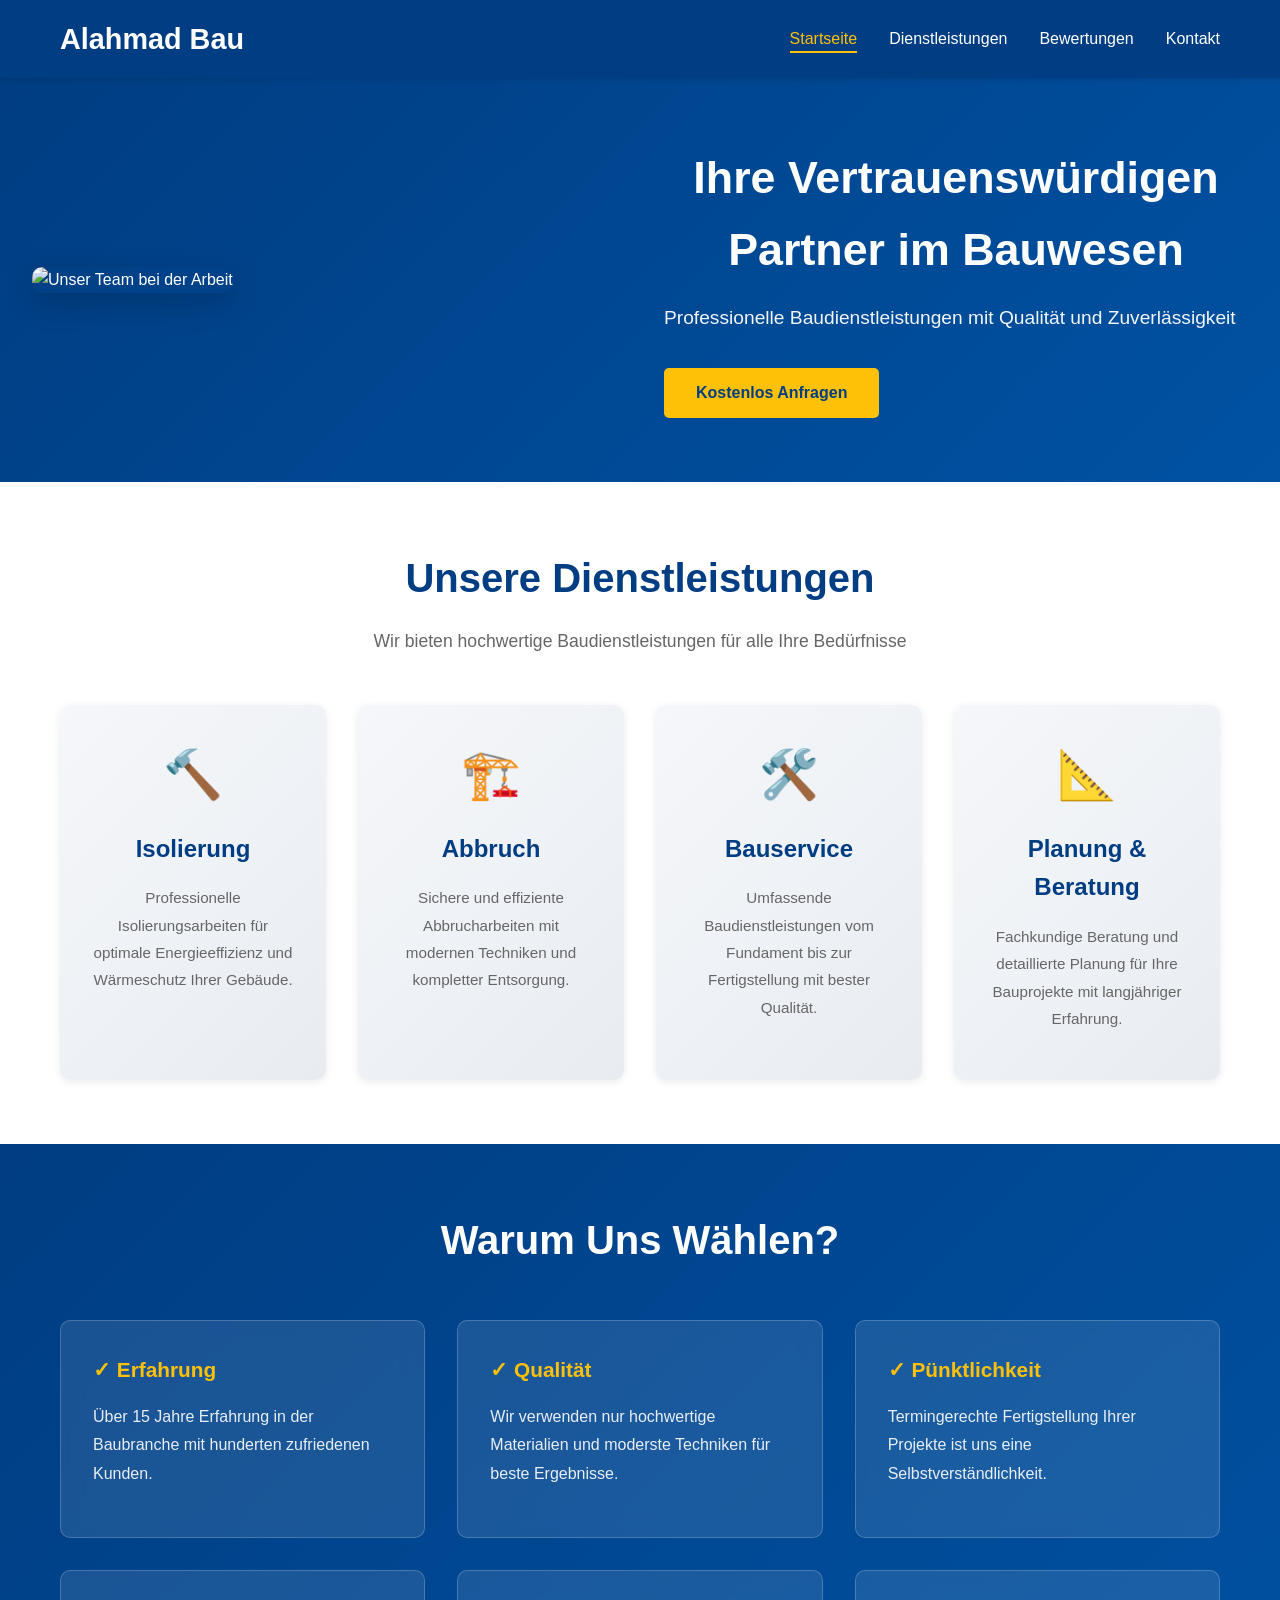
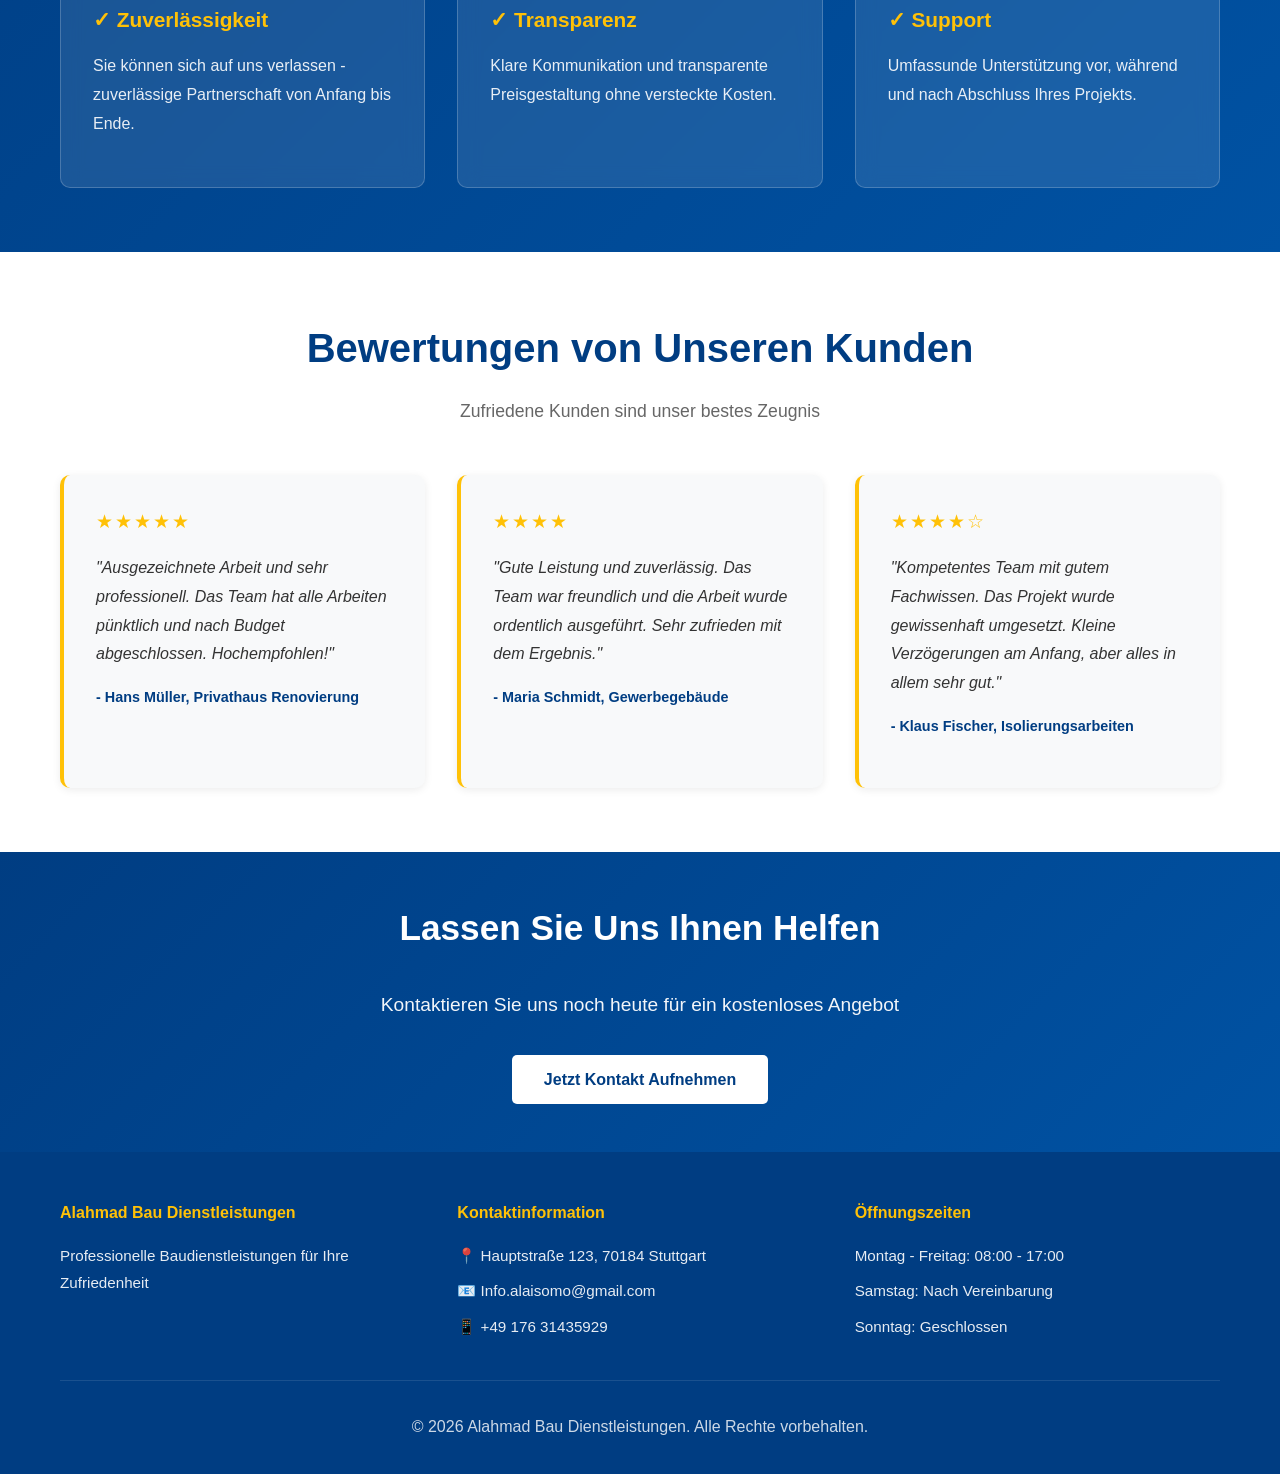
==== index.html @ 7406c490 "init project" ====
<!DOCTYPE html>
<html lang="de">
<head>
    <meta charset="UTF-8">
    <meta name="viewport" content="width=device-width, initial-scale=1.0">
    <title>Alahmad Bau Dienstleistungen - Professionelle Baudienstleistungen</title>
    <link rel="stylesheet" href="styles.css">
</head>
<body>
    <!-- Navigation -->
    <nav class="navbar">
        <div class="container">
            <div class="nav-brand">
                <h1>Alahmad Bau</h1>
            </div>
            <ul class="nav-menu">
                <li><a href="index.html" class="active">Startseite</a></li>
                <li><a href="#services">Dienstleistungen</a></li>
                <li><a href="#reviews">Bewertungen</a></li>
                <li><a href="kontakt.html">Kontakt</a></li>
            </ul>
        </div>
    </nav>

    <!-- Hero Section -->
    <section class="hero">
        <div class="hero-image">
            <img src="./hero.png" alt="Unser Team bei der Arbeit" loading="lazy">
        </div>
        <div class="hero-content">
            <h2>Ihre Vertrauenswürdigen Partner im Bauwesen</h2>
            <p>Professionelle Baudienstleistungen mit Qualität und Zuverlässigkeit</p>
            <a href="kontakt.html" class="btn btn-primary">Kostenlos Anfragen</a>
        </div>
    </section>

    <!-- Services Section -->
    <section id="services" class="services">
        <div class="container">
            <h2>Unsere Dienstleistungen</h2>
            <p class="section-subtitle">Wir bieten hochwertige Baudienstleistungen für alle Ihre Bedürfnisse</p>
            
            <div class="services-grid">
                <div class="service-card">
                    <div class="service-icon">🔨</div>
                    <h3>Isolierung</h3>
                    <p>Professionelle Isolierungsarbeiten für optimale Energieeffizienz und Wärmeschutz Ihrer Gebäude.</p>
                </div>

                <div class="service-card">
                    <div class="service-icon">🏗️</div>
                    <h3>Abbruch</h3>
                    <p>Sichere und effiziente Abbrucharbeiten mit modernen Techniken und kompletter Entsorgung.</p>
                </div>

                <div class="service-card">
                    <div class="service-icon">🛠️</div>
                    <h3>Bauservice</h3>
                    <p>Umfassende Baudienstleistungen vom Fundament bis zur Fertigstellung mit bester Qualität.</p>
                </div>

                <div class="service-card">
                    <div class="service-icon">📐</div>
                    <h3>Planung & Beratung</h3>
                    <p>Fachkundige Beratung und detaillierte Planung für Ihre Bauprojekte mit langjähriger Erfahrung.</p>
                </div>
            </div>
        </div>
    </section>

    <!-- Why Choose Us Section -->
    <section class="why-choose-us">
        <div class="container">
            <h2>Warum Uns Wählen?</h2>
            <div class="features-grid">
                <div class="feature">
                    <h3>✓ Erfahrung</h3>
                    <p>Über 15 Jahre Erfahrung in der Baubranche mit hunderten zufriedenen Kunden.</p>
                </div>
                <div class="feature">
                    <h3>✓ Qualität</h3>
                    <p>Wir verwenden nur hochwertige Materialien und moderste Techniken für beste Ergebnisse.</p>
                </div>
                <div class="feature">
                    <h3>✓ Pünktlichkeit</h3>
                    <p>Termingerechte Fertigstellung Ihrer Projekte ist uns eine Selbstverständlichkeit.</p>
                </div>
                <div class="feature">
                    <h3>✓ Zuverlässigkeit</h3>
                    <p>Sie können sich auf uns verlassen - zuverlässige Partnerschaft von Anfang bis Ende.</p>
                </div>
                <div class="feature">
                    <h3>✓ Transparenz</h3>
                    <p>Klare Kommunikation und transparente Preisgestaltung ohne versteckte Kosten.</p>
                </div>
                <div class="feature">
                    <h3>✓ Support</h3>
                    <p>Umfassunde Unterstützung vor, während und nach Abschluss Ihres Projekts.</p>
                </div>
            </div>
        </div>
    </section>

    <!-- Reviews Section -->
    <section id="reviews" class="reviews">
        <div class="container">
            <h2>Bewertungen von Unseren Kunden</h2>
            <p class="section-subtitle">Zufriedene Kunden sind unser bestes Zeugnis</p>
            
            <div class="reviews-grid">
                <div class="review-card">
                    <div class="stars">★★★★★</div>
                    <p class="review-text">"Ausgezeichnete Arbeit und sehr professionell. Das Team hat alle Arbeiten pünktlich und nach Budget abgeschlossen. Hochempfohlen!"</p>
                    <p class="review-author">- Hans Müller, Privathaus Renovierung</p>
                </div>

                <div class="review-card">
                    <div class="stars">★★★★</div>
                    <p class="review-text">"Gute Leistung und zuverlässig. Das Team war freundlich und die Arbeit wurde ordentlich ausgeführt. Sehr zufrieden mit dem Ergebnis."</p>
                    <p class="review-author">- Maria Schmidt, Gewerbegebäude</p>
                </div>

                <div class="review-card">
                    <div class="stars">★★★★☆</div>
                    <p class="review-text">"Kompetentes Team mit gutem Fachwissen. Das Projekt wurde gewissenhaft umgesetzt. Kleine Verzögerungen am Anfang, aber alles in allem sehr gut."</p>
                    <p class="review-author">- Klaus Fischer, Isolierungsarbeiten</p>
                </div>
            </div>
        </div>
    </section>

    <!-- CTA Section -->
    <section class="cta">
        <div class="container">
            <h2>Lassen Sie Uns Ihnen Helfen</h2>
            <p>Kontaktieren Sie uns noch heute für ein kostenloses Angebot</p>
            <a href="kontakt.html" class="btn btn-light">Jetzt Kontakt Aufnehmen</a>
        </div>
    </section>

    <!-- Footer -->
    <footer class="footer">
        <div class="container">
            <div class="footer-content">
                <div class="footer-section">
                    <h4>Alahmad Bau Dienstleistungen</h4>
                    <p>Professionelle Baudienstleistungen für Ihre Zufriedenheit</p>
                </div>
                <div class="footer-section">
                    <h4>Kontaktinformation</h4>
                    <p>📍 Hauptstraße 123, 70184 Stuttgart</p>
                    <p>📧 Info.alaisomo@gmail.com</p>
                    <p>📱 +49 176 31435929</p>
                </div>
                <div class="footer-section">
                    <h4>Öffnungszeiten</h4>
                    <p>Montag - Freitag: 08:00 - 17:00</p>
                    <p>Samstag: Nach Vereinbarung</p>
                    <p>Sonntag: Geschlossen</p>
                </div>
            </div>
            <div class="footer-bottom">
                <p>&copy; 2026 Alahmad Bau Dienstleistungen. Alle Rechte vorbehalten.</p>
            </div>
        </div>
    </footer>

    <script src="script.js"></script>
</body>
</html>
---- styles.css ----
/* ==================== Global Styles ==================== */

* {
    margin: 0;
    padding: 0;
    box-sizing: border-box;
}

html {
    scroll-behavior: smooth;
}

body {
    font-family: 'Segoe UI', Tahoma, Geneva, Verdana, sans-serif;
    line-height: 1.6;
    color: #333;
    background-color: #f8f9fa;
}

.container {
    max-width: 1200px;
    margin: 0 auto;
    padding: 0 20px;
}

/* ==================== Typography ==================== */

h1, h2, h3, h4, h5, h6 {
    margin-bottom: 1rem;
    color: #003d82;
    font-weight: 600;
}

h2 {
    font-size: 2.5rem;
    margin-bottom: 2rem;
    text-align: center;
}

h3 {
    font-size: 1.5rem;
}

p {
    margin-bottom: 1rem;
    font-size: 1rem;
    line-height: 1.8;
}

.section-subtitle {
    text-align: center;
    color: #666;
    font-size: 1.1rem;
    margin-top: -1rem;
    margin-bottom: 3rem;
}

/* ==================== Navigation ==================== */

.navbar {
    background-color: #003d82;
    color: white;
    padding: 1rem 0;
    position: sticky;
    top: 0;
    z-index: 1000;
    box-shadow: 0 2px 5px rgba(0, 0, 0, 0.1);
}

.navbar .container {
    display: flex;
    justify-content: space-between;
    align-items: center;
}

.nav-brand h1 {
    font-size: 1.8rem;
    color: white;
    margin: 0;
}

.nav-menu {
    display: flex;
    list-style: none;
    gap: 2rem;
}

.nav-menu a {
    color: white;
    text-decoration: none;
    transition: color 0.3s ease;
    font-weight: 500;
}

.nav-menu a:hover,
.nav-menu a.active {
    color: #ffc107;
    border-bottom: 2px solid #ffc107;
    padding-bottom: 0.25rem;
}

/* ==================== Buttons ==================== */

.btn {
    display: inline-block;
    padding: 0.75rem 2rem;
    border-radius: 5px;
    text-decoration: none;
    font-weight: 600;
    transition: all 0.3s ease;
    border: none;
    cursor: pointer;
    font-size: 1rem;
}

.btn-primary {
    background-color: #ffc107;
    color: #003d82;
}

.btn-primary:hover {
    background-color: #e6b000;
    transform: translateY(-2px);
    box-shadow: 0 5px 15px rgba(255, 193, 7, 0.3);
}

.btn-light {
    background-color: white;
    color: #003d82;
}

.btn-light:hover {
    background-color: #f0f0f0;
    transform: translateY(-2px);
}

/* ==================== Hero Section ==================== */

.hero {
    display: flex;
    align-items: center;
    justify-content: space-between;
    background: linear-gradient(135deg, #003d82 0%, #0052a3 100%);
    color: white;
    padding: 4rem 2rem;
    gap: 3rem;
}

.hero-image {
    flex: 1;
    animation: slideInLeft 0.8s ease;
    position: relative;
}

.hero-content {
    flex: 1;
    animation: slideInRight 0.8s ease;
}

.hero-content h2 {
    font-size: 2.8rem;
    color: white;
    margin-bottom: 1rem;
}

.hero-content p {
    font-size: 1.2rem;
    color: rgba(255, 255, 255, 0.95);
    margin-bottom: 2rem;
}

.hero-image img {
    width: 100%;
    border-radius: 10px;
    box-shadow: 0 10px 30px rgba(0, 0, 0, 0.2);
}

@keyframes slideInLeft {
    from {
        opacity: 0;
        transform: translateX(-50px);
    }
    to {
        opacity: 1;
        transform: translateX(0);
    }
}

@keyframes slideInRight {
    from {
        opacity: 0;
        transform: translateX(50px);
    }
    to {
        opacity: 1;
        transform: translateX(0);
    }
}

/* ==================== Services Section ==================== */

.services {
    padding: 4rem 0;
    background-color: white;
}

.services-grid {
    display: grid;
    grid-template-columns: repeat(auto-fit, minmax(250px, 1fr));
    gap: 2rem;
    margin-top: 3rem;
}

.service-card {
    background: linear-gradient(135deg, #f5f7fa 0%, #e8ecf1 100%);
    padding: 2rem;
    border-radius: 10px;
    text-align: center;
    transition: all 0.3s ease;
    box-shadow: 0 2px 8px rgba(0, 0, 0, 0.08);
}

.service-card:hover {
    transform: translateY(-10px);
    box-shadow: 0 10px 25px rgba(0, 61, 130, 0.15);
    background: linear-gradient(135deg, #ffc107 0%, #ffb300 100%);
}

.service-icon {
    font-size: 3rem;
    margin-bottom: 1rem;
}

.service-card h3 {
    margin-bottom: 1rem;
}

.service-card p {
    color: #666;
    font-size: 0.95rem;
}

.service-card:hover h3 {
    color: white;
}

.service-card:hover p {
    color: white;
}

/* ==================== Why Choose Us Section ==================== */

.why-choose-us {
    padding: 4rem 0;
    background: linear-gradient(135deg, #003d82 0%, #0052a3 100%);
    color: white;
}

.why-choose-us h2 {
    color: white;
    margin-bottom: 3rem;
}

.features-grid {
    display: grid;
    grid-template-columns: repeat(auto-fit, minmax(280px, 1fr));
    gap: 2rem;
}

.feature {
    background: rgba(255, 255, 255, 0.1);
    padding: 2rem;
    border-radius: 10px;
    backdrop-filter: blur(10px);
    border: 1px solid rgba(255, 255, 255, 0.2);
    transition: all 0.3s ease;
}

.feature:hover {
    background: rgba(255, 193, 7, 0.15);
    border-color: #ffc107;
    transform: translateY(-5px);
}

.feature h3 {
    color: #ffc107;
    margin-bottom: 1rem;
    font-size: 1.3rem;
}

.feature p {
    color: rgba(255, 255, 255, 0.9);
}

/* ==================== Reviews Section ==================== */

.reviews {
    padding: 4rem 0;
    background-color: white;
}

.reviews-grid {
    display: grid;
    grid-template-columns: repeat(auto-fit, minmax(280px, 1fr));
    gap: 2rem;
    margin-top: 3rem;
}

.review-card {
    background: #f8f9fa;
    padding: 2rem;
    border-radius: 10px;
    border-left: 4px solid #ffc107;
    box-shadow: 0 2px 8px rgba(0, 0, 0, 0.08);
    transition: all 0.3s ease;
}

.review-card:hover {
    box-shadow: 0 8px 20px rgba(0, 0, 0, 0.12);
    transform: translateY(-5px);
}

.stars {
    color: #ffc107;
    font-size: 1.2rem;
    margin-bottom: 1rem;
    letter-spacing: 2px;
}

.review-text {
    color: #333;
    font-style: italic;
    margin-bottom: 1rem;
    line-height: 1.8;
}

.review-author {
    color: #003d82;
    font-weight: 600;
    font-size: 0.9rem;
}

/* ==================== CTA Section ==================== */

.cta {
    background: linear-gradient(135deg, #003d82 0%, #0052a3 100%);
    color: white;
    padding: 3rem 0;
    text-align: center;
}

.cta h2 {
    color: white;
    font-size: 2.2rem;
}

.cta p {
    font-size: 1.2rem;
    margin-bottom: 2rem;
    color: rgba(255, 255, 255, 0.95);
}

/* ==================== Page Header ==================== */

.page-header {
    background: linear-gradient(135deg, #003d82 0%, #0052a3 100%);
    color: white;
    padding: 3rem 0;
    text-align: center;
}

.page-header h1 {
    color: white;
    font-size: 2.5rem;
    margin-bottom: 1rem;
}

.page-header p {
    font-size: 1.1rem;
    color: rgba(255, 255, 255, 0.95);
}

/* ==================== Contact Section ==================== */

.contact-section {
    padding: 4rem 0;
    background-color: white;
}

.contact-content {
    display: grid;
    grid-template-columns: 1fr 1fr;
    gap: 3rem;
    align-items: start;
}

.contact-form-wrapper h2 {
    font-size: 2rem;
    text-align: left;
    margin-bottom: 2rem;
}

.contact-form {
    background: #f8f9fa;
    padding: 2rem;
    border-radius: 10px;
}

.form-group {
    margin-bottom: 1.5rem;
}

.form-group label {
    display: block;
    margin-bottom: 0.5rem;
    color: #003d82;
    font-weight: 600;
}

.form-group input,
.form-group textarea,
.form-group select {
    width: 100%;
    padding: 0.75rem;
    border: 2px solid #e0e0e0;
    border-radius: 5px;
    font-family: inherit;
    font-size: 1rem;
    transition: border-color 0.3s ease;
}

.form-group input:focus,
.form-group textarea:focus,
.form-group select:focus {
    outline: none;
    border-color: #003d82;
    box-shadow: 0 0 0 3px rgba(0, 61, 130, 0.1);
}

.form-group textarea {
    resize: vertical;
    min-height: 150px;
}

.contact-form button {
    width: 100%;
    padding: 1rem;
    font-size: 1.1rem;
}

/* ==================== Contact Info Wrapper ==================== */

.contact-info-wrapper h2 {
    font-size: 2rem;
    text-align: left;
    margin-bottom: 2rem;
}

.info-box {
    background: linear-gradient(135deg, #f5f7fa 0%, #e8ecf1 100%);
    padding: 1.5rem;
    border-radius: 10px;
    margin-bottom: 1.5rem;
    border-left: 4px solid #ffc107;
    transition: all 0.3s ease;
}

.info-box:hover {
    transform: translateX(5px);
    box-shadow: 0 5px 15px rgba(0, 0, 0, 0.1);
}

.info-box h3 {
    color: #003d82;
    margin-bottom: 0.5rem;
    font-size: 1.2rem;
}

.info-box p {
    color: #666;
    margin-bottom: 0.5rem;
}

.info-box a {
    color: #003d82;
    text-decoration: none;
    font-weight: 600;
    transition: color 0.3s ease;
}

.info-box a:hover {
    color: #ffc107;
}

/* ==================== Map Section ==================== */

.map-section {
    padding: 4rem 0;
    background-color: #f8f9fa;
}

.map-section h2 {
    margin-bottom: 2rem;
}

.map-placeholder {
    background: white;
    border-radius: 10px;
    padding: 4rem 2rem;
    text-align: center;
    box-shadow: 0 2px 8px rgba(0, 0, 0, 0.08);
    color: #003d82;
    font-size: 1.2rem;
    font-weight: 600;
}

/* ==================== Footer ==================== */

.footer {
    background-color: #003d82;
    color: white;
    padding: 3rem 0 1rem;
}

.footer-content {
    display: grid;
    grid-template-columns: repeat(auto-fit, minmax(250px, 1fr));
    gap: 2rem;
    margin-bottom: 2rem;
}

.footer-section h4 {
    color: #ffc107;
    margin-bottom: 1rem;
}

.footer-section p {
    color: rgba(255, 255, 255, 0.9);
    margin-bottom: 0.5rem;
    font-size: 0.95rem;
}

.footer-section a {
    color: #ffc107;
    text-decoration: none;
    transition: color 0.3s ease;
}

.footer-section a:hover {
    color: white;
}

.footer-bottom {
    text-align: center;
    padding-top: 2rem;
    border-top: 1px solid rgba(255, 255, 255, 0.1);
    color: rgba(255, 255, 255, 0.8);
    font-size: 0.9rem;
}

/* ==================== Responsive Design ==================== */

@media (max-width: 768px) {
    .navbar .container {
        flex-direction: column;
        gap: 1rem;
    }

    .nav-menu {
        gap: 1rem;
        flex-wrap: wrap;
        justify-content: center;
    }

    .hero {
        flex-direction: column;
        padding: 2rem;
        margin-top: 2rem;
    }

    .hero-content {
        order: 1;
    }

    .hero-image {
        order: 2;
    }

    .hero-content h2 {
        font-size: 1.8rem;
    }

    h2 {
        font-size: 2rem;
    }

    h3 {
        font-size: 1.2rem;
    }

    .services-grid {
        grid-template-columns: 1fr;
    }

    .features-grid {
        grid-template-columns: 1fr;
    }

    .reviews-grid {
        grid-template-columns: 1fr;
    }

    .contact-content {
        grid-template-columns: 1fr;
        gap: 2rem;
    }

    .contact-form-wrapper h2,
    .contact-info-wrapper h2 {
        text-align: center;
    }

    .footer-content {
        grid-template-columns: 1fr;
    }

    .page-header h1 {
        font-size: 1.8rem;
    }
}

@media (max-width: 480px) {
    .navbar .container {
        padding: 0.5rem 0;
    }

    .nav-menu {
        gap: 0.5rem;
    }

    .nav-menu a {
        font-size: 0.9rem;
    }

    .hero-content h2 {
        font-size: 1.5rem;
    }

    .hero-content p {
        font-size: 1rem;
    }

    h2 {
        font-size: 1.5rem;
    }

    .section-subtitle {
        font-size: 1rem;
    }

    .btn {
        padding: 0.6rem 1.5rem;
        font-size: 0.9rem;
    }

    .form-group input,
    .form-group textarea,
    .form-group select {
        padding: 0.6rem;
    }
}
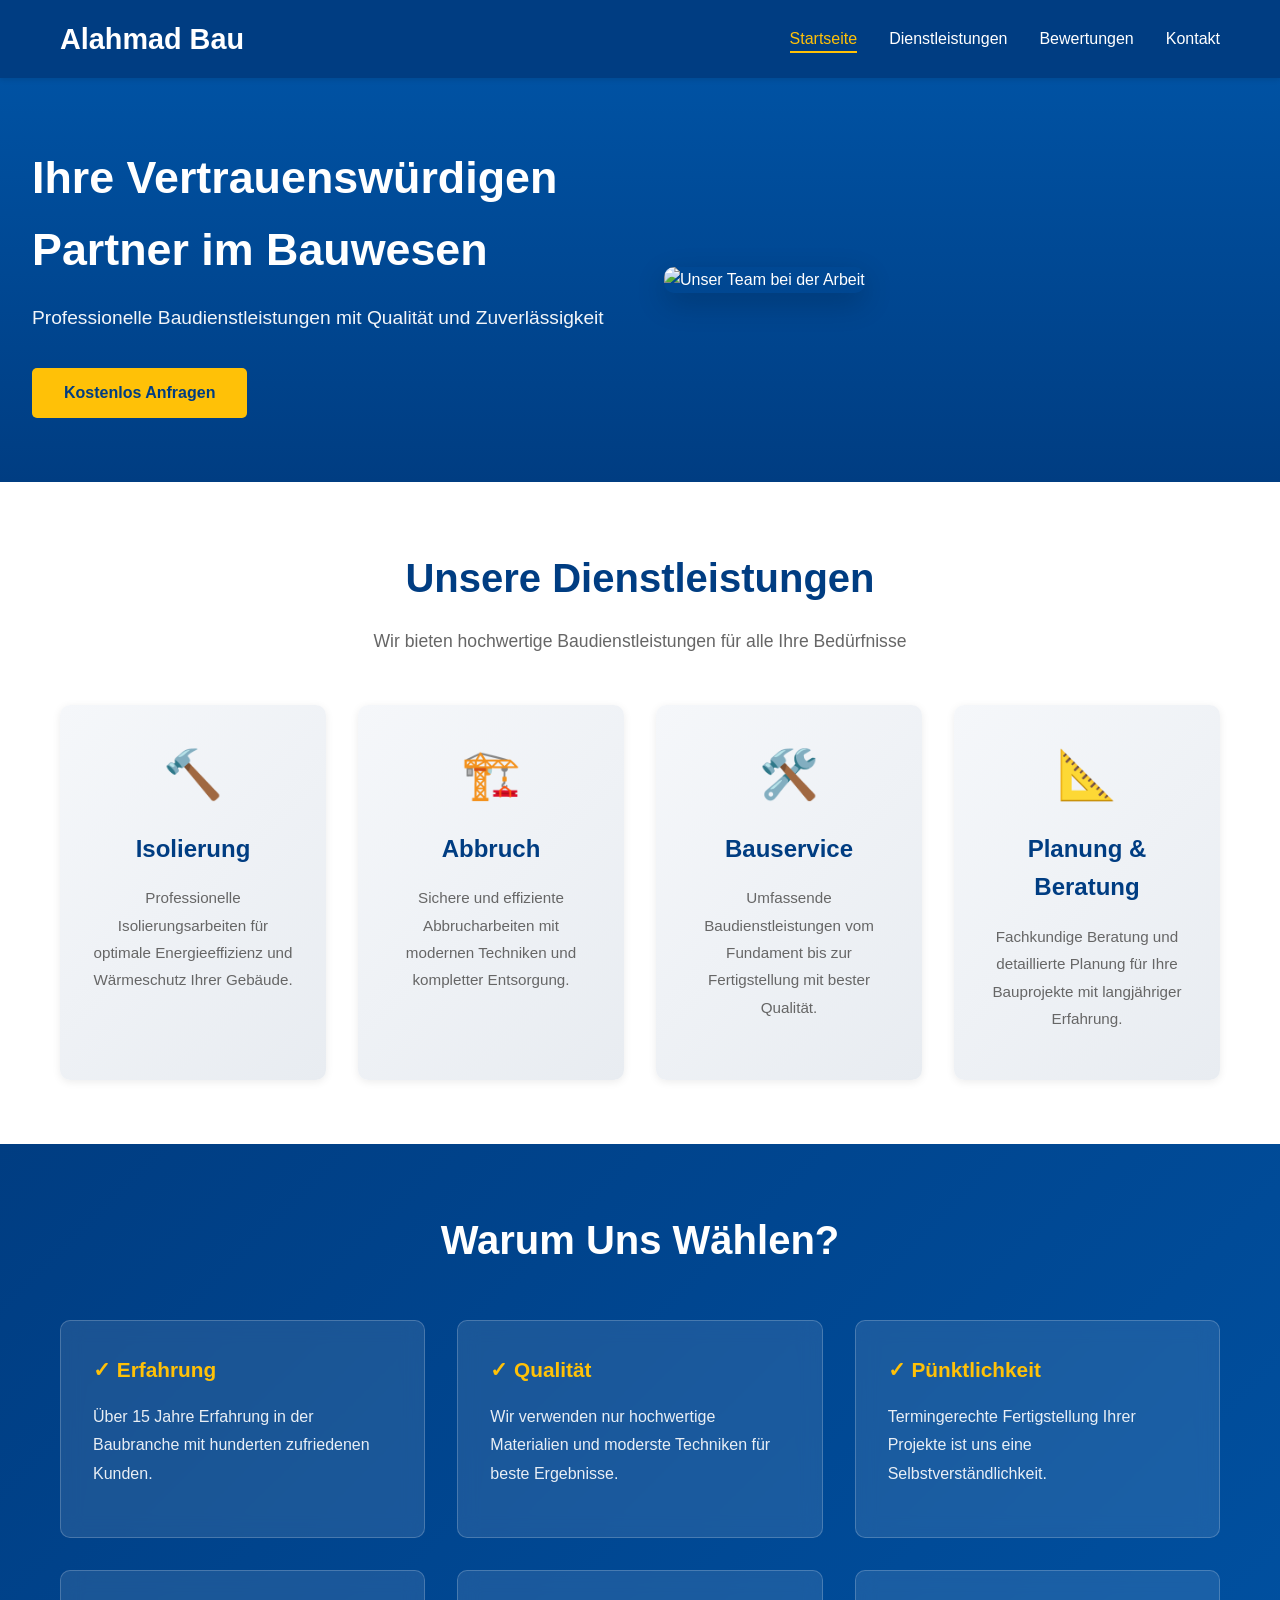
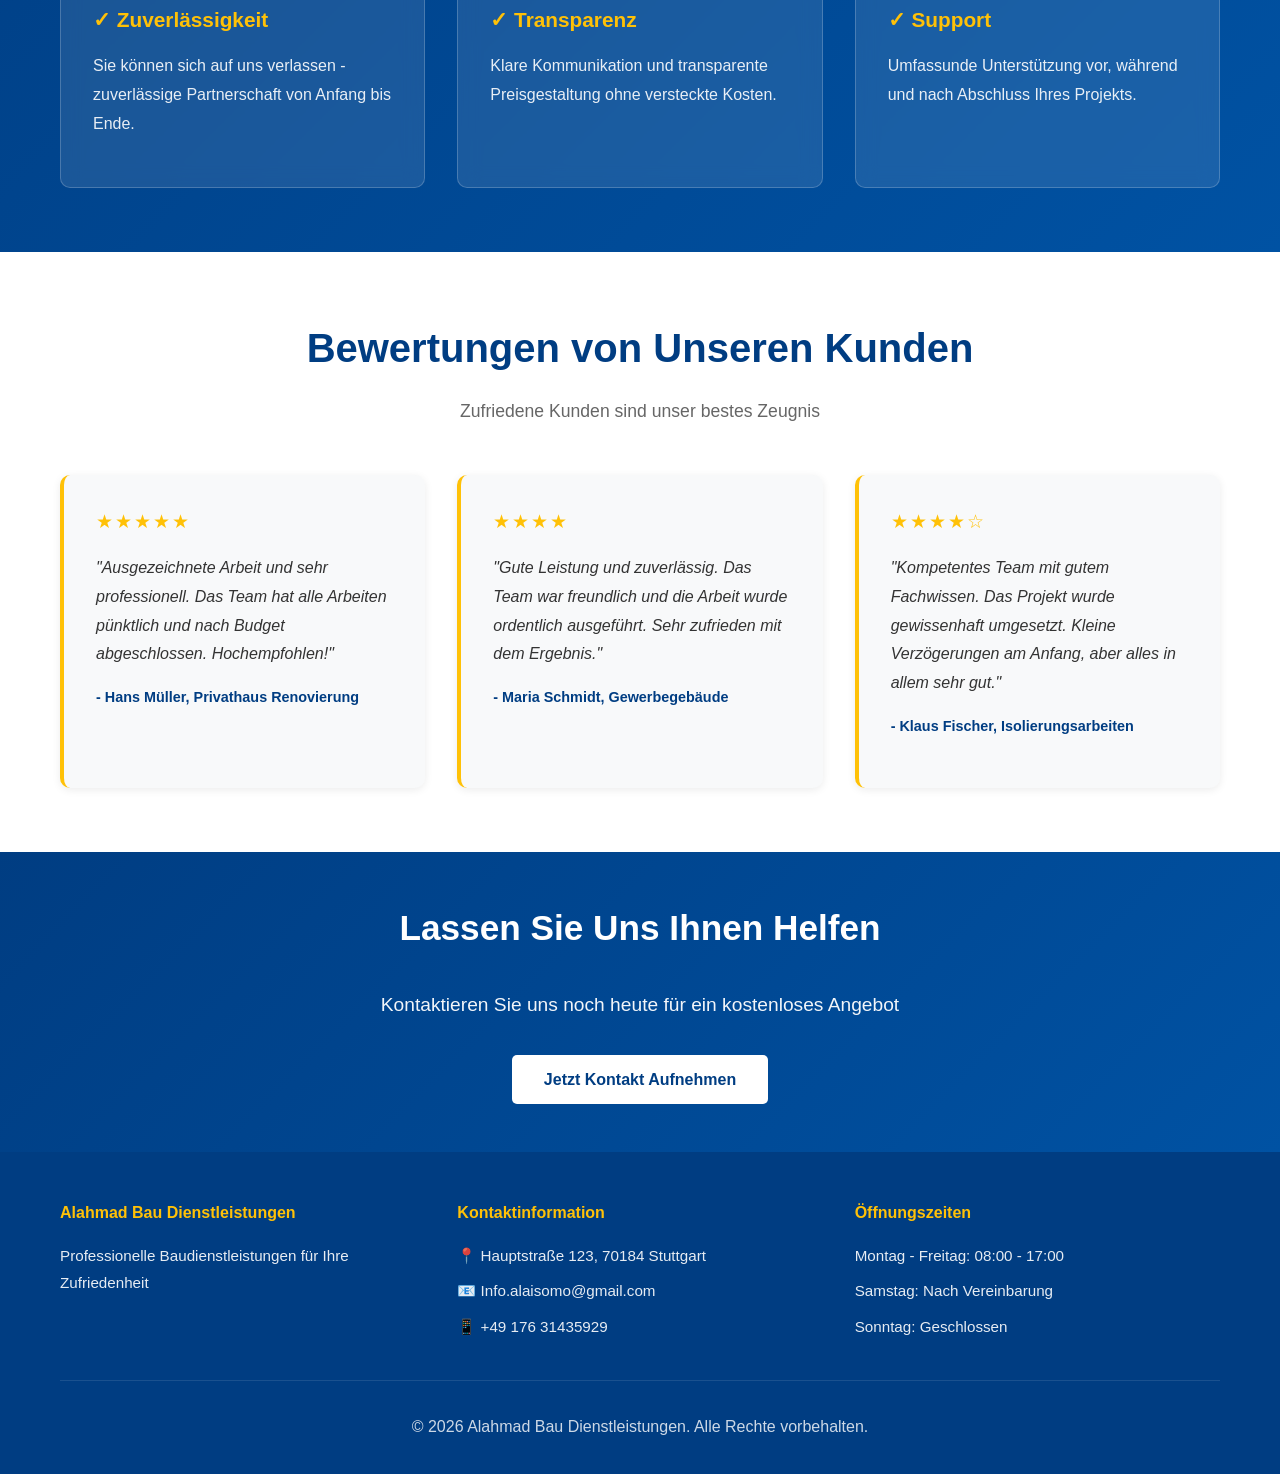
==== commit d7a37764: "some adjust" ====
--- a/index.html
+++ b/index.html
@@ -24,13 +24,13 @@
 
     <!-- Hero Section -->
     <section class="hero">
-        <div class="hero-image">
-            <img src="./hero.png" alt="Unser Team bei der Arbeit" loading="lazy">
-        </div>
         <div class="hero-content">
             <h2>Ihre Vertrauenswürdigen Partner im Bauwesen</h2>
             <p>Professionelle Baudienstleistungen mit Qualität und Zuverlässigkeit</p>
             <a href="kontakt.html" class="btn btn-primary">Kostenlos Anfragen</a>
+        </div>
+        <div class="hero-image">
+            <img src="./hero.png" alt="Unser Team bei der Arbeit" loading="lazy">
         </div>
     </section>
 
--- a/styles.css
+++ b/styles.css
@@ -140,7 +140,7 @@
     display: flex;
     align-items: center;
     justify-content: space-between;
-    background: linear-gradient(135deg, #003d82 0%, #0052a3 100%);
+    background: linear-gradient(0deg, #003d82 0%, #0052a3 100%);
     color: white;
     padding: 4rem 2rem;
     gap: 3rem;
@@ -148,19 +148,20 @@
 
 .hero-image {
     flex: 1;
-    animation: slideInLeft 0.8s ease;
+    animation: slideInRight 0.8s ease;
     position: relative;
 }
 
 .hero-content {
     flex: 1;
-    animation: slideInRight 0.8s ease;
+    animation: slideInLeft 0.8s ease;
 }
 
 .hero-content h2 {
     font-size: 2.8rem;
     color: white;
     margin-bottom: 1rem;
+    text-align: left;
 }
 
 .hero-content p {
@@ -363,7 +364,7 @@
 /* ==================== Page Header ==================== */
 
 .page-header {
-    background: linear-gradient(135deg, #003d82 0%, #0052a3 100%);
+    background: linear-gradient(0deg, #003d82 0%, #0052a3 100%);
     color: white;
     padding: 3rem 0;
     text-align: center;
@@ -575,7 +576,6 @@
     .hero {
         flex-direction: column;
         padding: 2rem;
-        margin-top: 2rem;
     }
 
     .hero-content {
@@ -588,6 +588,7 @@
 
     .hero-content h2 {
         font-size: 1.8rem;
+        text-align: center;
     }
 
     h2 {
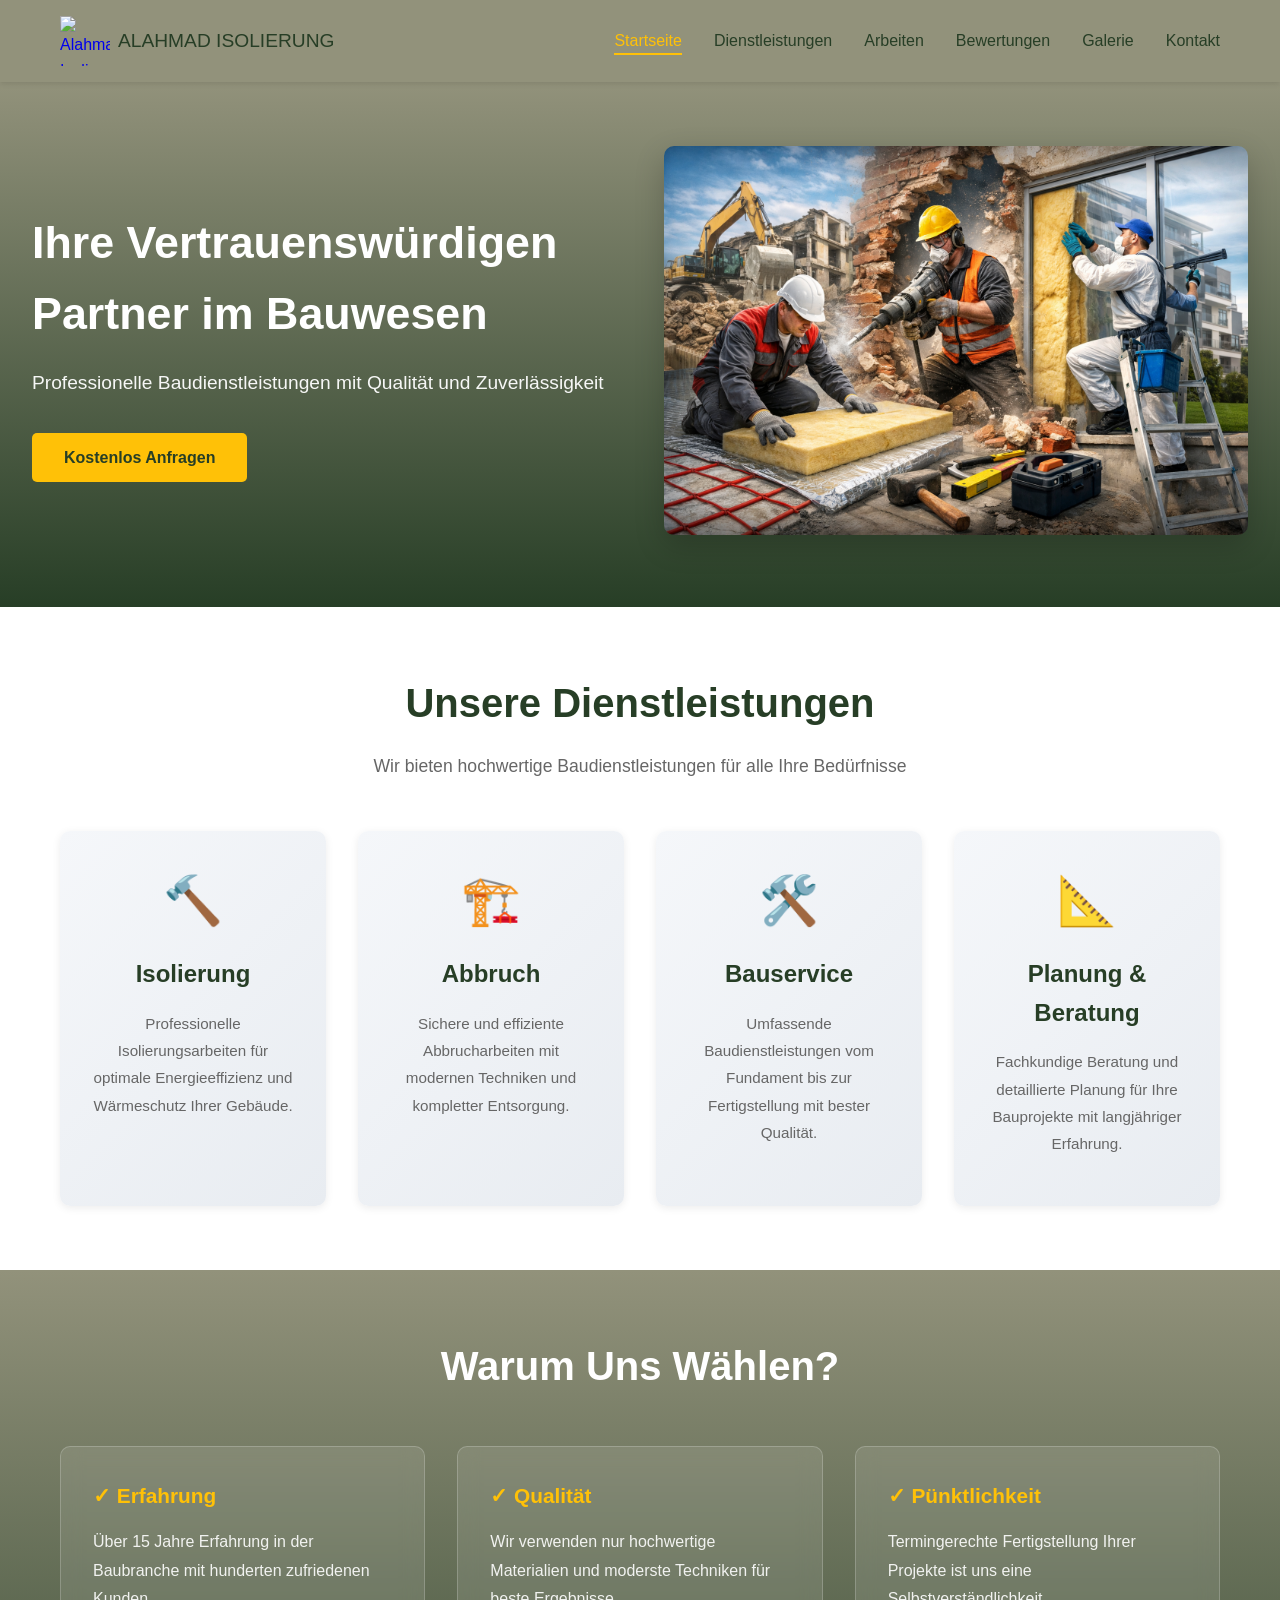
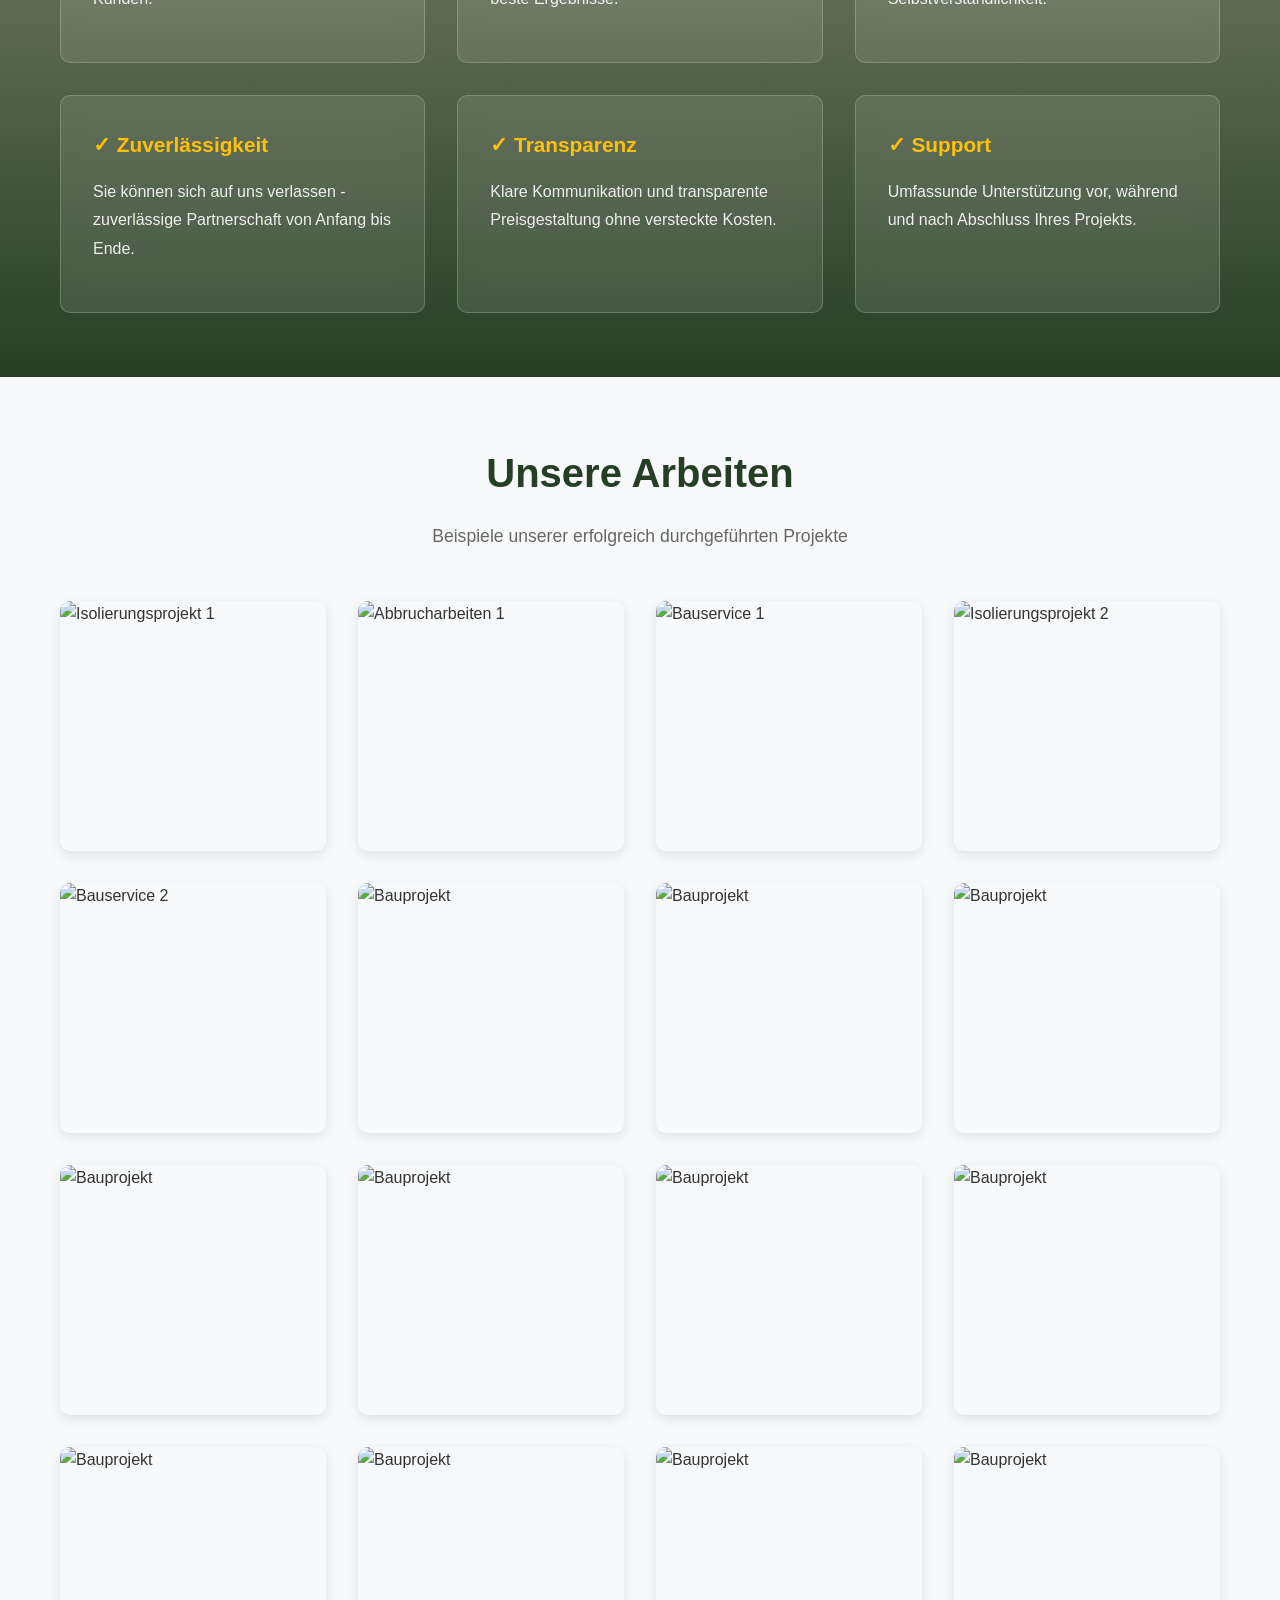
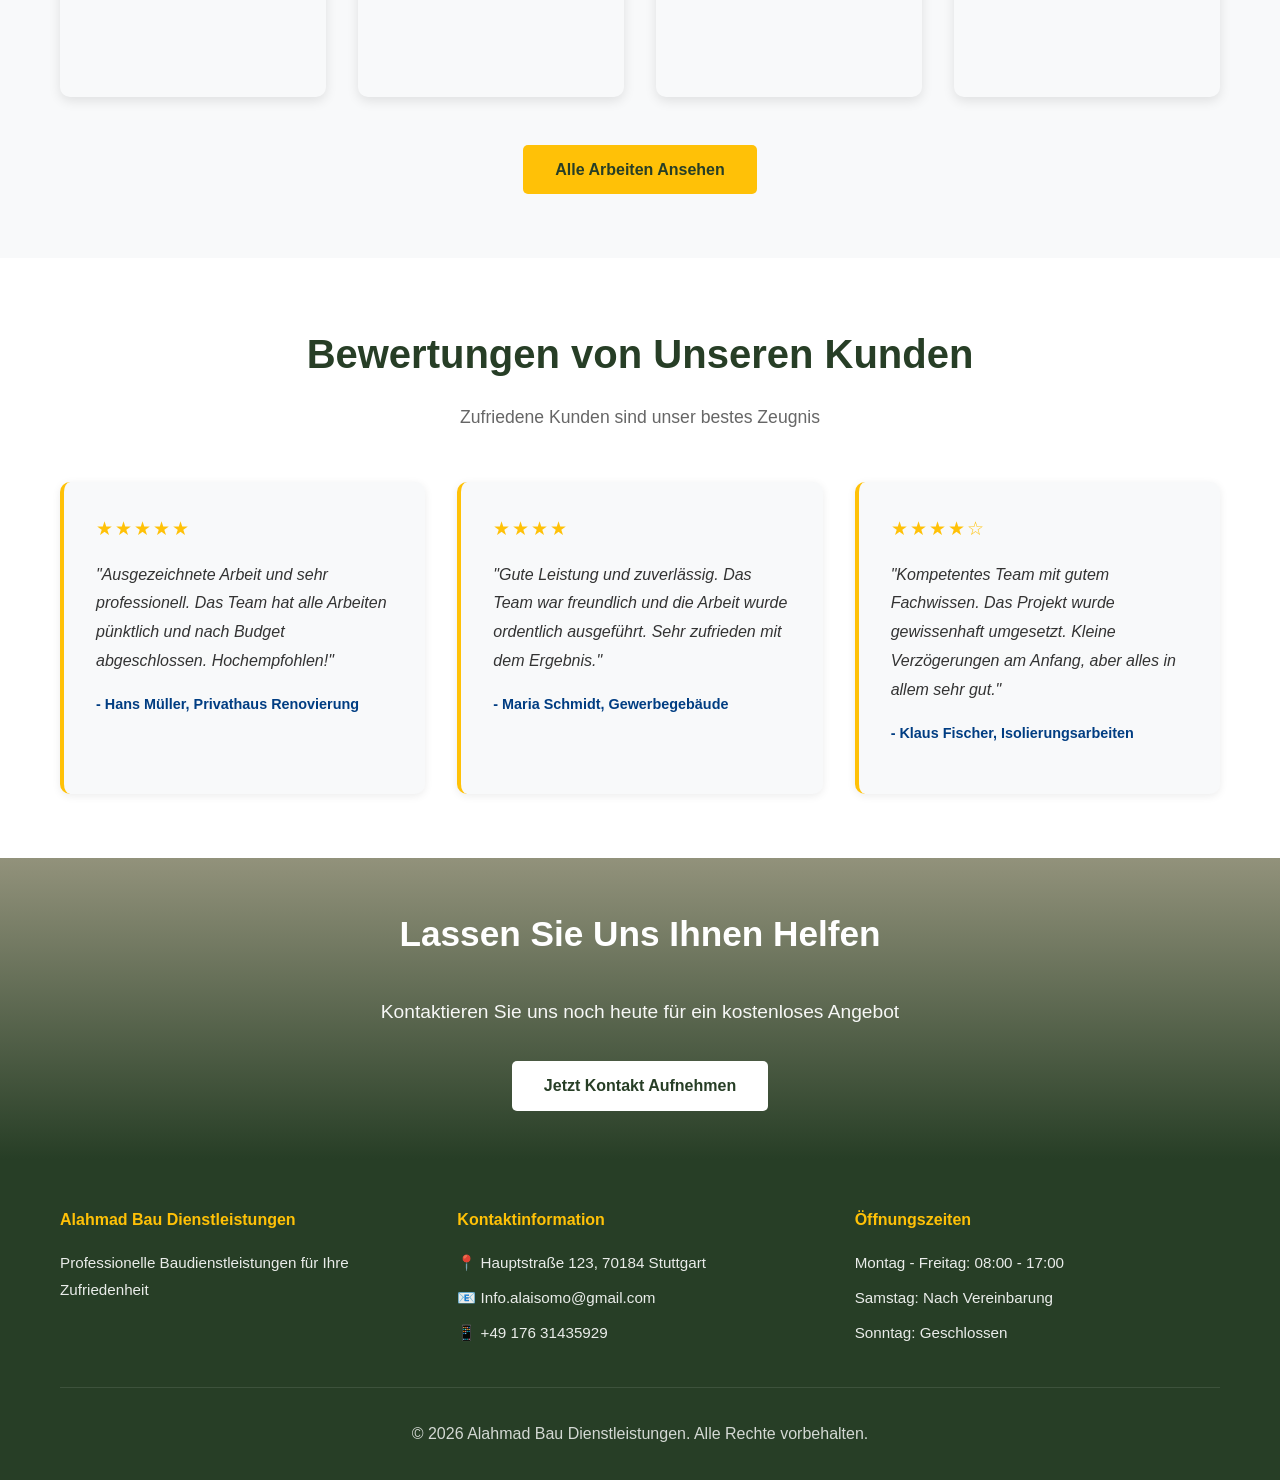
==== commit af56bba1: "add reference section and page" ====
--- a/index.html
+++ b/index.html
@@ -1,22 +1,29 @@
 <!DOCTYPE html>
 <html lang="de">
+
 <head>
     <meta charset="UTF-8">
     <meta name="viewport" content="width=device-width, initial-scale=1.0">
     <title>Alahmad Bau Dienstleistungen - Professionelle Baudienstleistungen</title>
     <link rel="stylesheet" href="styles.css">
 </head>
+
 <body>
     <!-- Navigation -->
     <nav class="navbar">
         <div class="container">
             <div class="nav-brand">
-                <h1>Alahmad Bau</h1>
+                <a href="index.html">
+                    <img src="./logo.png" height="50" width="50" alt="Alahmad Isolierung Logo" loading="lazy">
+                    <h1>Alahmad Isolierung</h1>
+                </a>
             </div>
             <ul class="nav-menu">
                 <li><a href="index.html" class="active">Startseite</a></li>
                 <li><a href="#services">Dienstleistungen</a></li>
+                <li><a href="#references">Arbeiten</a></li>
                 <li><a href="#reviews">Bewertungen</a></li>
+                <li><a href="gallery.html">Galerie</a></li>
                 <li><a href="kontakt.html">Kontakt</a></li>
             </ul>
         </div>
@@ -39,12 +46,13 @@
         <div class="container">
             <h2>Unsere Dienstleistungen</h2>
             <p class="section-subtitle">Wir bieten hochwertige Baudienstleistungen für alle Ihre Bedürfnisse</p>
-            
+
             <div class="services-grid">
                 <div class="service-card">
                     <div class="service-icon">🔨</div>
                     <h3>Isolierung</h3>
-                    <p>Professionelle Isolierungsarbeiten für optimale Energieeffizienz und Wärmeschutz Ihrer Gebäude.</p>
+                    <p>Professionelle Isolierungsarbeiten für optimale Energieeffizienz und Wärmeschutz Ihrer Gebäude.
+                    </p>
                 </div>
 
                 <div class="service-card">
@@ -62,7 +70,8 @@
                 <div class="service-card">
                     <div class="service-icon">📐</div>
                     <h3>Planung & Beratung</h3>
-                    <p>Fachkundige Beratung und detaillierte Planung für Ihre Bauprojekte mit langjähriger Erfahrung.</p>
+                    <p>Fachkundige Beratung und detaillierte Planung für Ihre Bauprojekte mit langjähriger Erfahrung.
+                    </p>
                 </div>
             </div>
         </div>
@@ -101,28 +110,110 @@
         </div>
     </section>
 
+    <!-- References Section -->
+    <section id="references" class="references">
+        <div class="container">
+            <h2>Unsere Arbeiten</h2>
+            <p class="section-subtitle">Beispiele unserer erfolgreich durchgeführten Projekte</p>
+
+            <div class="references-grid">
+                <div class="reference-card">
+                    <img src="./images/File 1.jpeg" alt="Isolierungsprojekt 1" loading="lazy">
+                </div>
+
+                <div class="reference-card">
+                    <img src="./images/File 2.jpeg" alt="Abbrucharbeiten 1" loading="lazy">
+                </div>
+
+                <div class="reference-card">
+                    <img src="./images/File 3.jpeg" alt="Bauservice 1" loading="lazy">
+                </div>
+
+                <div class="reference-card">
+                    <img src="./images/File 4.jpeg" alt="Isolierungsprojekt 2" loading="lazy">
+                </div>
+
+                <div class="reference-card">
+                    <img src="./images/File 5.jpeg" alt="Bauservice 2" loading="lazy">
+                </div>
+
+                <div class="reference-card">
+                    <img src="./images/File 6.jpeg" alt="Bauprojekt" loading="lazy">
+                </div>
+
+                <div class="reference-card">
+                    <img src="./images/File 7.jpeg" alt="Bauprojekt" loading="lazy">
+                </div>
+
+                <div class="reference-card">
+                    <img src="./images/File 8.jpeg" alt="Bauprojekt" loading="lazy">
+                </div>
+
+                <div class="reference-card">
+                    <img src="./images/File 9.jpeg" alt="Bauprojekt" loading="lazy">
+                </div>
+
+                <div class="reference-card">
+                    <img src="./images/File 10.jpeg" alt="Bauprojekt" loading="lazy">
+                </div>
+
+                <div class="reference-card">
+                    <img src="./images/File 11.jpeg" alt="Bauprojekt" loading="lazy">
+                </div>
+
+                <div class="reference-card">
+                    <img src="./images/File 12.jpeg" alt="Bauprojekt" loading="lazy">
+                </div>  
+
+                <div class="reference-card">
+                    <img src="./images/File 13.jpeg" alt="Bauprojekt" loading="lazy">
+                </div>  
+
+                <div class="reference-card">
+                    <img src="./images/File 14.jpeg" alt="Bauprojekt" loading="lazy">
+                </div>
+
+                <div class="reference-card">
+                    <img src="./images/File 15.jpeg" alt="Bauprojekt" loading="lazy">
+                </div>
+
+                <div class="reference-card">
+                    <img src="./images/File 16.jpeg" alt="Bauprojekt" loading="lazy">
+                </div>
+
+            </div>
+
+            <div class="references-cta">
+                <a href="gallery.html" class="btn btn-primary">Alle Arbeiten Ansehen</a>
+            </div>
+        </div>
+    </section>
+
     <!-- Reviews Section -->
     <section id="reviews" class="reviews">
         <div class="container">
             <h2>Bewertungen von Unseren Kunden</h2>
             <p class="section-subtitle">Zufriedene Kunden sind unser bestes Zeugnis</p>
-            
+
             <div class="reviews-grid">
                 <div class="review-card">
                     <div class="stars">★★★★★</div>
-                    <p class="review-text">"Ausgezeichnete Arbeit und sehr professionell. Das Team hat alle Arbeiten pünktlich und nach Budget abgeschlossen. Hochempfohlen!"</p>
+                    <p class="review-text">"Ausgezeichnete Arbeit und sehr professionell. Das Team hat alle Arbeiten
+                        pünktlich und nach Budget abgeschlossen. Hochempfohlen!"</p>
                     <p class="review-author">- Hans Müller, Privathaus Renovierung</p>
                 </div>
 
                 <div class="review-card">
                     <div class="stars">★★★★</div>
-                    <p class="review-text">"Gute Leistung und zuverlässig. Das Team war freundlich und die Arbeit wurde ordentlich ausgeführt. Sehr zufrieden mit dem Ergebnis."</p>
+                    <p class="review-text">"Gute Leistung und zuverlässig. Das Team war freundlich und die Arbeit wurde
+                        ordentlich ausgeführt. Sehr zufrieden mit dem Ergebnis."</p>
                     <p class="review-author">- Maria Schmidt, Gewerbegebäude</p>
                 </div>
 
                 <div class="review-card">
                     <div class="stars">★★★★☆</div>
-                    <p class="review-text">"Kompetentes Team mit gutem Fachwissen. Das Projekt wurde gewissenhaft umgesetzt. Kleine Verzögerungen am Anfang, aber alles in allem sehr gut."</p>
+                    <p class="review-text">"Kompetentes Team mit gutem Fachwissen. Das Projekt wurde gewissenhaft
+                        umgesetzt. Kleine Verzögerungen am Anfang, aber alles in allem sehr gut."</p>
                     <p class="review-author">- Klaus Fischer, Isolierungsarbeiten</p>
                 </div>
             </div>
@@ -167,4 +258,5 @@
 
     <script src="script.js"></script>
 </body>
-</html>
+
+</html>
--- a/styles.css
+++ b/styles.css
@@ -27,7 +27,7 @@
 
 h1, h2, h3, h4, h5, h6 {
     margin-bottom: 1rem;
-    color: #003d82;
+    color: #273E26;
     font-weight: 600;
 }
 
@@ -58,7 +58,7 @@
 /* ==================== Navigation ==================== */
 
 .navbar {
-    background-color: #003d82;
+    background-color: #92927B;
     color: white;
     padding: 1rem 0;
     position: sticky;
@@ -73,10 +73,20 @@
     align-items: center;
 }
 
+.nav-brand a {
+    text-decoration: none;
+    display: flex;
+    align-items: center;
+    gap: 0.5rem;
+}
+
 .nav-brand h1 {
-    font-size: 1.8rem;
+    font-size: 1.2rem;
     color: white;
     margin: 0;
+    font-weight: 300;
+    color: #273E26;
+    text-transform: uppercase;
 }
 
 .nav-menu {
@@ -86,7 +96,7 @@
 }
 
 .nav-menu a {
-    color: white;
+    color: #273E26;
     text-decoration: none;
     transition: color 0.3s ease;
     font-weight: 500;
@@ -115,7 +125,7 @@
 
 .btn-primary {
     background-color: #ffc107;
-    color: #003d82;
+    color: #273E26;
 }
 
 .btn-primary:hover {
@@ -126,7 +136,7 @@
 
 .btn-light {
     background-color: white;
-    color: #003d82;
+    color: #273E26;
 }
 
 .btn-light:hover {
@@ -140,7 +150,7 @@
     display: flex;
     align-items: center;
     justify-content: space-between;
-    background: linear-gradient(0deg, #003d82 0%, #0052a3 100%);
+    background: linear-gradient(0deg, #273E26 0%, #92927B 100%);
     color: white;
     padding: 4rem 2rem;
     gap: 3rem;
@@ -222,9 +232,10 @@
 }
 
 .service-card:hover {
+    cursor: pointer;
     transform: translateY(-10px);
     box-shadow: 0 10px 25px rgba(0, 61, 130, 0.15);
-    background: linear-gradient(135deg, #ffc107 0%, #ffb300 100%);
+    background: linear-gradient(135deg, #92927B 0%, #59594b 100%);
 }
 
 .service-icon {
@@ -253,7 +264,7 @@
 
 .why-choose-us {
     padding: 4rem 0;
-    background: linear-gradient(135deg, #003d82 0%, #0052a3 100%);
+    background: linear-gradient(0deg, #273E26 0%, #92927B 100%);
     color: white;
 }
 
@@ -291,6 +302,51 @@
 
 .feature p {
     color: rgba(255, 255, 255, 0.9);
+}
+
+/* ==================== References Section ==================== */
+
+.references {
+    padding: 4rem 0;
+    background-color: #f8f9fa;
+}
+
+.references-grid {
+    display: grid;
+    grid-template-columns: repeat(auto-fit, minmax(250px, 1fr));
+    gap: 2rem;
+    margin-top: 3rem;
+    margin-bottom: 3rem;
+}
+
+.reference-card {
+    position: relative;
+    overflow: hidden;
+    border-radius: 10px;
+    height: 250px;
+    box-shadow: 0 4px 12px rgba(0, 0, 0, 0.1);
+    transition: all 0.3s ease;
+    cursor: pointer;
+}
+
+.reference-card img {
+    width: 100%;
+    height: 100%;
+    object-fit: cover;
+    transition: transform 0.3s ease;
+}
+
+.reference-card:hover {
+    transform: translateY(-8px);
+    box-shadow: 0 10px 25px rgba(0, 0, 0, 0.15);
+}
+
+.reference-card:hover img {
+    transform: scale(1.05);
+}
+
+.references-cta {
+    text-align: center;
 }
 
 /* ==================== Reviews Section ==================== */
@@ -344,7 +400,7 @@
 /* ==================== CTA Section ==================== */
 
 .cta {
-    background: linear-gradient(135deg, #003d82 0%, #0052a3 100%);
+     background: linear-gradient(0deg, #273E26 0%, #92927B 100%);
     color: white;
     padding: 3rem 0;
     text-align: center;
@@ -364,7 +420,7 @@
 /* ==================== Page Header ==================== */
 
 .page-header {
-    background: linear-gradient(0deg, #003d82 0%, #0052a3 100%);
+   background: linear-gradient(0deg, #273E26 0%, #92927B 100%);
     color: white;
     padding: 3rem 0;
     text-align: center;
@@ -414,7 +470,7 @@
 .form-group label {
     display: block;
     margin-bottom: 0.5rem;
-    color: #003d82;
+    color: #273E26;
     font-weight: 600;
 }
 
@@ -472,7 +528,7 @@
 }
 
 .info-box h3 {
-    color: #003d82;
+    color: #273E26;
     margin-bottom: 0.5rem;
     font-size: 1.2rem;
 }
@@ -483,7 +539,7 @@
 }
 
 .info-box a {
-    color: #003d82;
+    color: #273E26;
     text-decoration: none;
     font-weight: 600;
     transition: color 0.3s ease;
@@ -518,7 +574,7 @@
 /* ==================== Footer ==================== */
 
 .footer {
-    background-color: #003d82;
+    background-color: #273E26;
     color: white;
     padding: 3rem 0 1rem;
 }
@@ -559,6 +615,46 @@
     font-size: 0.9rem;
 }
 
+/* ==================== Gallery Page ==================== */
+
+.gallery-container {
+    padding: 4rem 0;
+    background-color: white;
+}
+
+.gallery-grid {
+    display: grid;
+    grid-template-columns: repeat(auto-fill, minmax(280px, 1fr));
+    gap: 2rem;
+    margin-top: 3rem;
+}
+
+.gallery-item {
+    position: relative;
+    overflow: hidden;
+    border-radius: 10px;
+    height: 300px;
+    box-shadow: 0 4px 12px rgba(0, 0, 0, 0.1);
+    transition: all 0.3s ease;
+    cursor: pointer;
+}
+
+.gallery-item img {
+    width: 100%;
+    height: 100%;
+    object-fit: cover;
+    transition: transform 0.4s ease;
+}
+
+.gallery-item:hover {
+    transform: translateY(-10px);
+    box-shadow: 0 12px 30px rgba(0, 0, 0, 0.2);
+}
+
+.gallery-item:hover img {
+    transform: scale(1.08);
+}
+
 /* ==================== Responsive Design ==================== */
 
 @media (max-width: 768px) {
@@ -607,6 +703,19 @@
         grid-template-columns: 1fr;
     }
 
+    .references-grid {
+        grid-template-columns: 1fr;
+    }
+
+    .gallery-grid {
+        grid-template-columns: repeat(auto-fill, minmax(150px, 1fr));
+        gap: 1rem;
+    }
+
+    .gallery-item {
+        height: 200px;
+    }
+
     .reviews-grid {
         grid-template-columns: 1fr;
     }
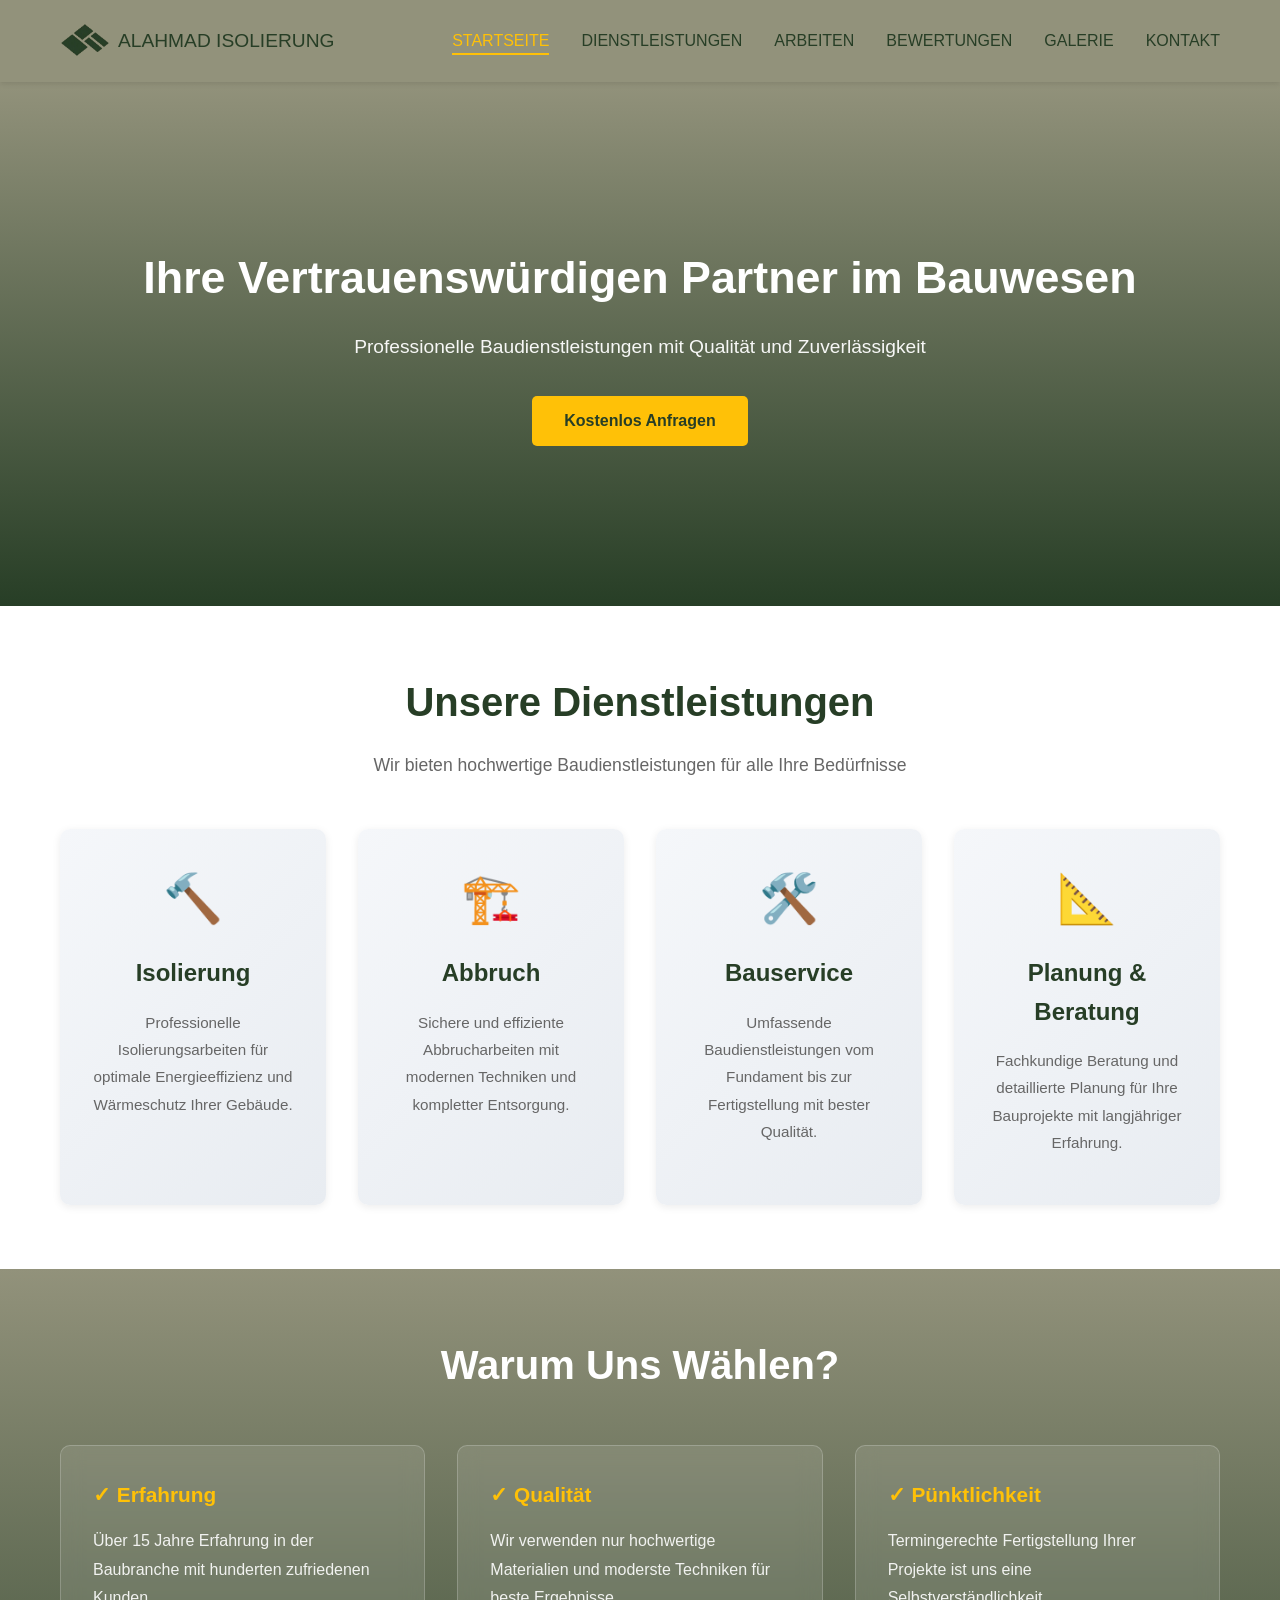
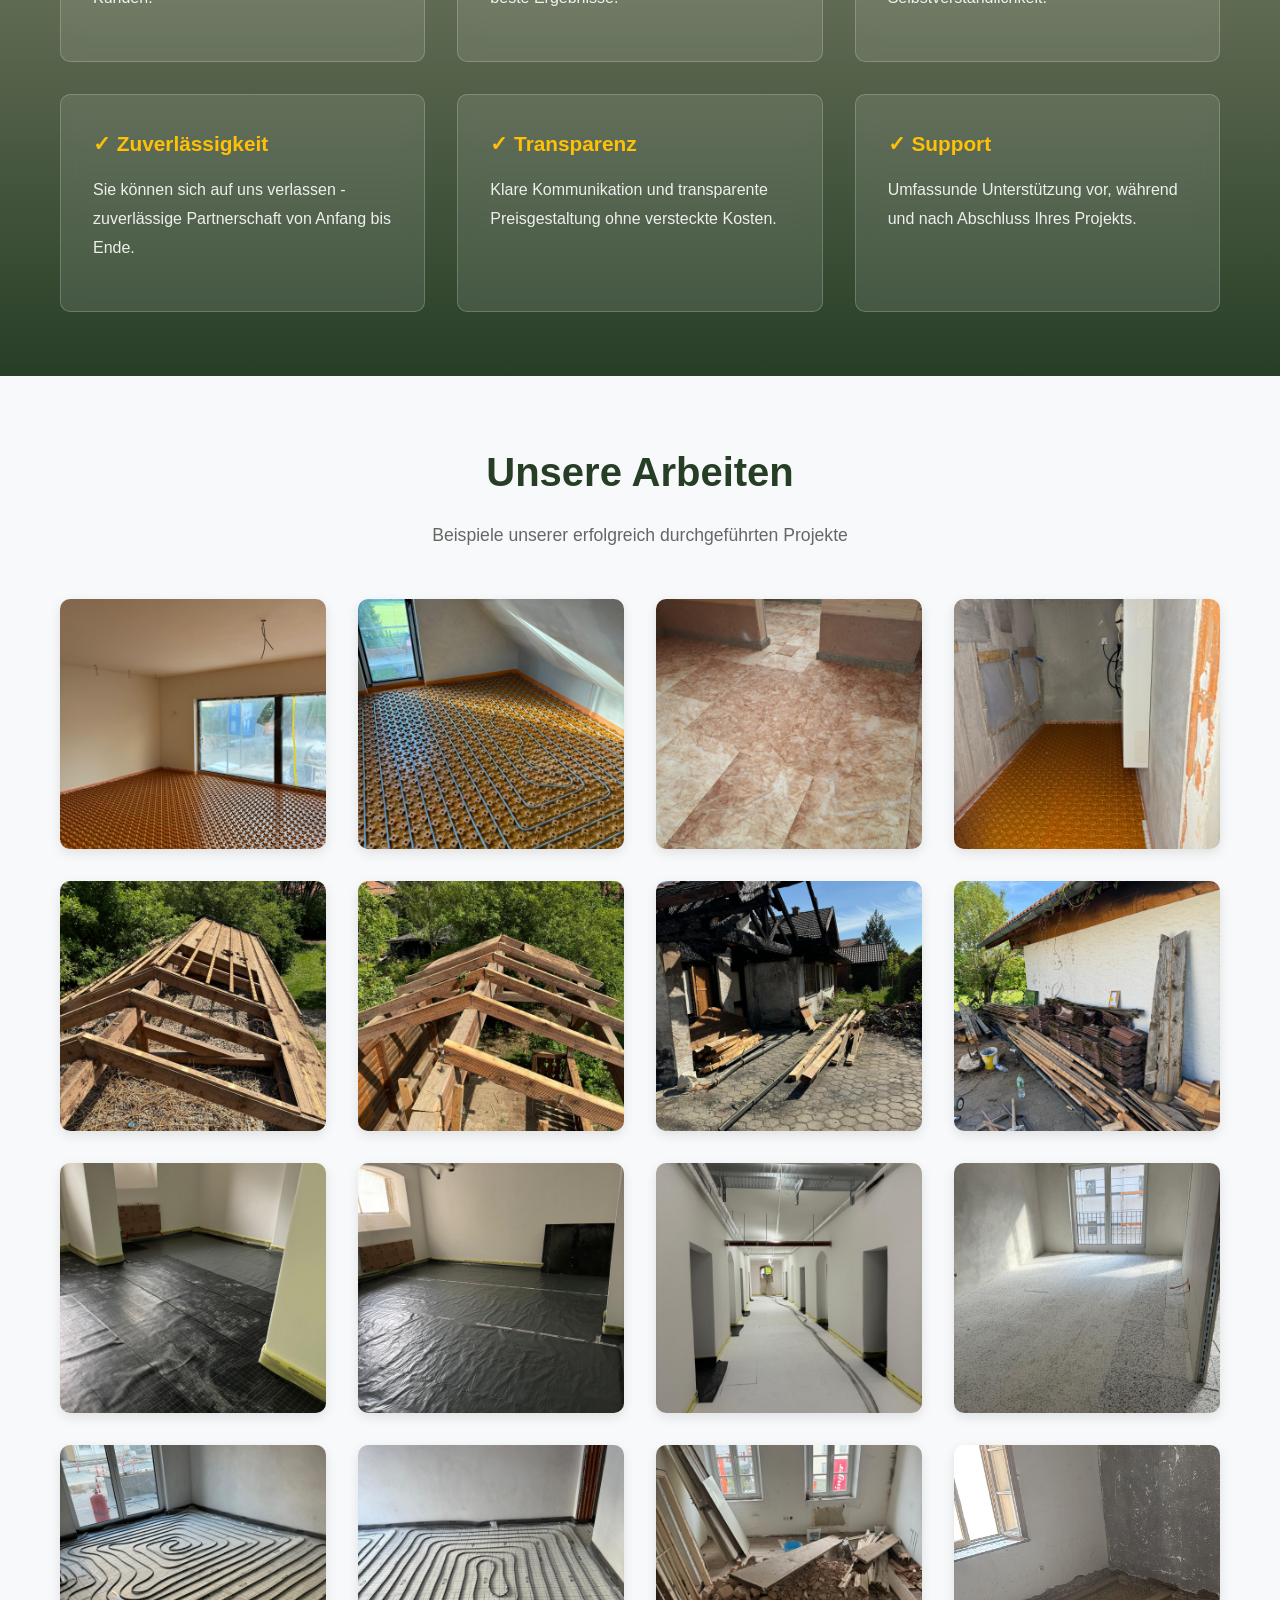
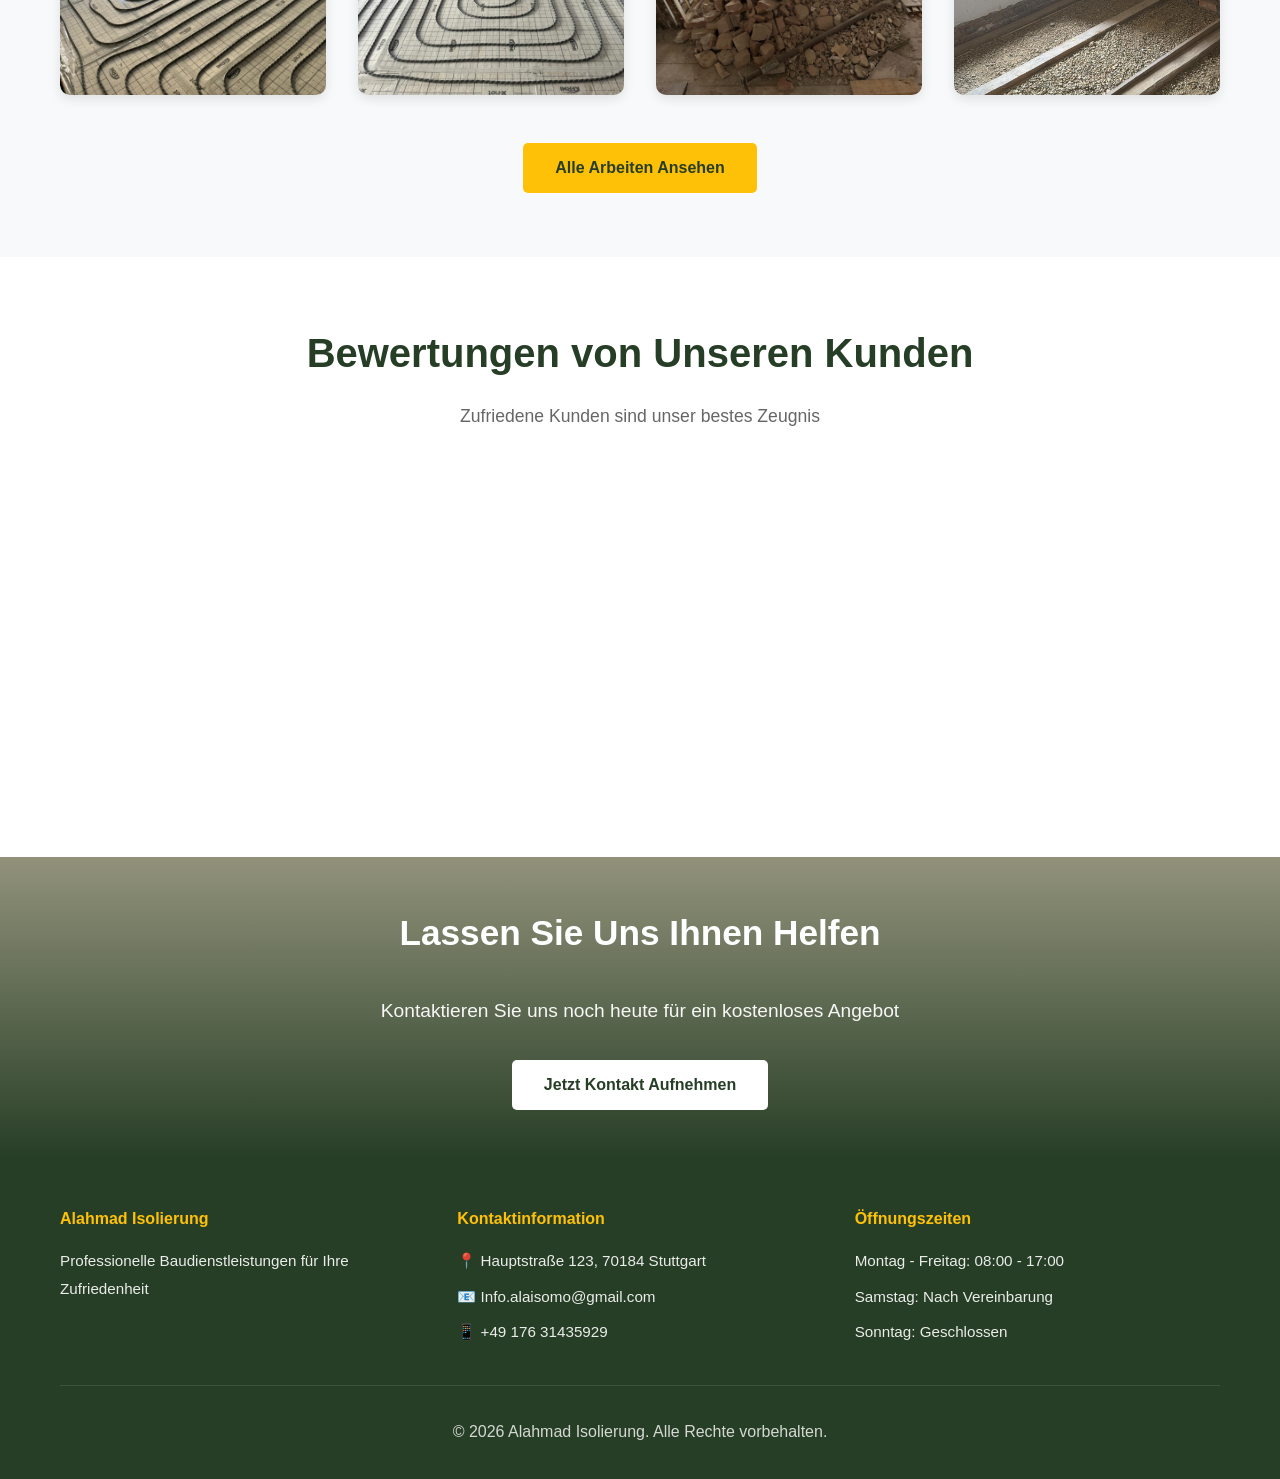
==== commit b2ebfc1b: "add responsive menu & text fixes" ====
--- a/index.html
+++ b/index.html
@@ -4,7 +4,7 @@
 <head>
     <meta charset="UTF-8">
     <meta name="viewport" content="width=device-width, initial-scale=1.0">
-    <title>Alahmad Bau Dienstleistungen - Professionelle Baudienstleistungen</title>
+    <title>Alahmad Isolierung - Professionelle Baudienstleistungen</title>
     <link rel="stylesheet" href="styles.css">
 </head>
 
@@ -18,6 +18,11 @@
                     <h1>Alahmad Isolierung</h1>
                 </a>
             </div>
+            <button class="mobile-nav-toggle" aria-label="Menü öffnen" aria-expanded="false">
+                <span></span>
+                <span></span>
+                <span></span>
+            </button>
             <ul class="nav-menu">
                 <li><a href="index.html" class="active">Startseite</a></li>
                 <li><a href="#services">Dienstleistungen</a></li>
@@ -36,9 +41,6 @@
             <p>Professionelle Baudienstleistungen mit Qualität und Zuverlässigkeit</p>
             <a href="kontakt.html" class="btn btn-primary">Kostenlos Anfragen</a>
         </div>
-        <div class="hero-image">
-            <img src="./hero.png" alt="Unser Team bei der Arbeit" loading="lazy">
-        </div>
     </section>
 
     <!-- Services Section -->
@@ -234,7 +236,7 @@
         <div class="container">
             <div class="footer-content">
                 <div class="footer-section">
-                    <h4>Alahmad Bau Dienstleistungen</h4>
+                    <h4>Alahmad Isolierung</h4>
                     <p>Professionelle Baudienstleistungen für Ihre Zufriedenheit</p>
                 </div>
                 <div class="footer-section">
@@ -251,7 +253,7 @@
                 </div>
             </div>
             <div class="footer-bottom">
-                <p>&copy; 2026 Alahmad Bau Dienstleistungen. Alle Rechte vorbehalten.</p>
+                <p>&copy; 2026 Alahmad Isolierung. Alle Rechte vorbehalten.</p>
             </div>
         </div>
     </footer>
--- a/styles.css
+++ b/styles.css
@@ -78,6 +78,7 @@
     display: flex;
     align-items: center;
     gap: 0.5rem;
+     text-transform: uppercase;
 }
 
 .nav-brand h1 {
@@ -100,6 +101,7 @@
     text-decoration: none;
     transition: color 0.3s ease;
     font-weight: 500;
+     text-transform: uppercase;
 }
 
 .nav-menu a:hover,
@@ -107,6 +109,40 @@
     color: #ffc107;
     border-bottom: 2px solid #ffc107;
     padding-bottom: 0.25rem;
+}
+
+.mobile-nav-toggle {
+    display: none;
+    background: transparent;
+    border: none;
+    cursor: pointer;
+    width: 40px;
+    height: 40px;
+    padding: 0;
+    position: relative;
+    z-index: 1100;
+}
+
+.mobile-nav-toggle span {
+    display: block;
+    width: 24px;
+    height: 3px;
+    margin: 5px auto;
+    background: #273E26;
+    border-radius: 2px;
+    transition: transform 0.3s ease, opacity 0.3s ease;
+}
+
+.navbar.nav-open .mobile-nav-toggle span:nth-child(1) {
+    transform: translateY(8px) rotate(45deg);
+}
+
+.navbar.nav-open .mobile-nav-toggle span:nth-child(2) {
+    opacity: 0;
+}
+
+.navbar.nav-open .mobile-nav-toggle span:nth-child(3) {
+    transform: translateY(-8px) rotate(-45deg);
 }
 
 /* ==================== Buttons ==================== */
@@ -149,21 +185,16 @@
 .hero {
     display: flex;
     align-items: center;
-    justify-content: space-between;
+    justify-content: center;
     background: linear-gradient(0deg, #273E26 0%, #92927B 100%);
     color: white;
-    padding: 4rem 2rem;
+    padding: 10rem 2rem;
     gap: 3rem;
-}
-
-.hero-image {
-    flex: 1;
-    animation: slideInRight 0.8s ease;
-    position: relative;
 }
 
 .hero-content {
     flex: 1;
+    text-align: center;
     animation: slideInLeft 0.8s ease;
 }
 
@@ -171,13 +202,14 @@
     font-size: 2.8rem;
     color: white;
     margin-bottom: 1rem;
-    text-align: left;
+    text-align: center;
 }
 
 .hero-content p {
     font-size: 1.2rem;
     color: rgba(255, 255, 255, 0.95);
     margin-bottom: 2rem;
+    text-align: center;
 }
 
 .hero-image img {
@@ -659,19 +691,62 @@
 
 @media (max-width: 768px) {
     .navbar .container {
+        justify-content: space-between;
+        align-items: center;
+        position: relative;
+    }
+
+    .mobile-nav-toggle {
+        display: block;
+    }
+
+    .nav-menu {
+        position: fixed;
+        top: 0;
+        right: 0;
+        height: 100vh;
+        width: min(320px, 80vw);
+        background: white;
         flex-direction: column;
-        gap: 1rem;
-    }
-
-    .nav-menu {
-        gap: 1rem;
-        flex-wrap: wrap;
-        justify-content: center;
+        align-items: flex-start;
+        padding: 5rem 1.5rem;
+        gap: 1.5rem;
+        margin: 0;
+        transform: translateX(100%);
+        transition: transform 0.3s ease;
+        box-shadow: -8px 0 30px rgba(0, 0, 0, 0.12);
+        z-index: 1050;
+    }
+
+    .navbar.nav-open .nav-menu {
+        transform: translateX(0);
+    }
+
+    .nav-menu li {
+        width: 100%;
+    }
+
+    .nav-menu a {
+        width: 100%;
+        padding: 0.75rem 0;
+        border-bottom: 1px solid rgba(0, 0, 0, 0.08);
+        text-align: left;
+    }
+
+    .nav-menu a:hover,
+    .nav-menu a.active {
+        border-bottom: none;
+        color: #273E26;
     }
 
     .hero {
         flex-direction: column;
-        padding: 2rem;
+        padding: 10rem 2rem;
+    }
+
+    .hero {
+        flex-direction: column;
+        padding: 10rem 2rem;
     }
 
     .hero-content {
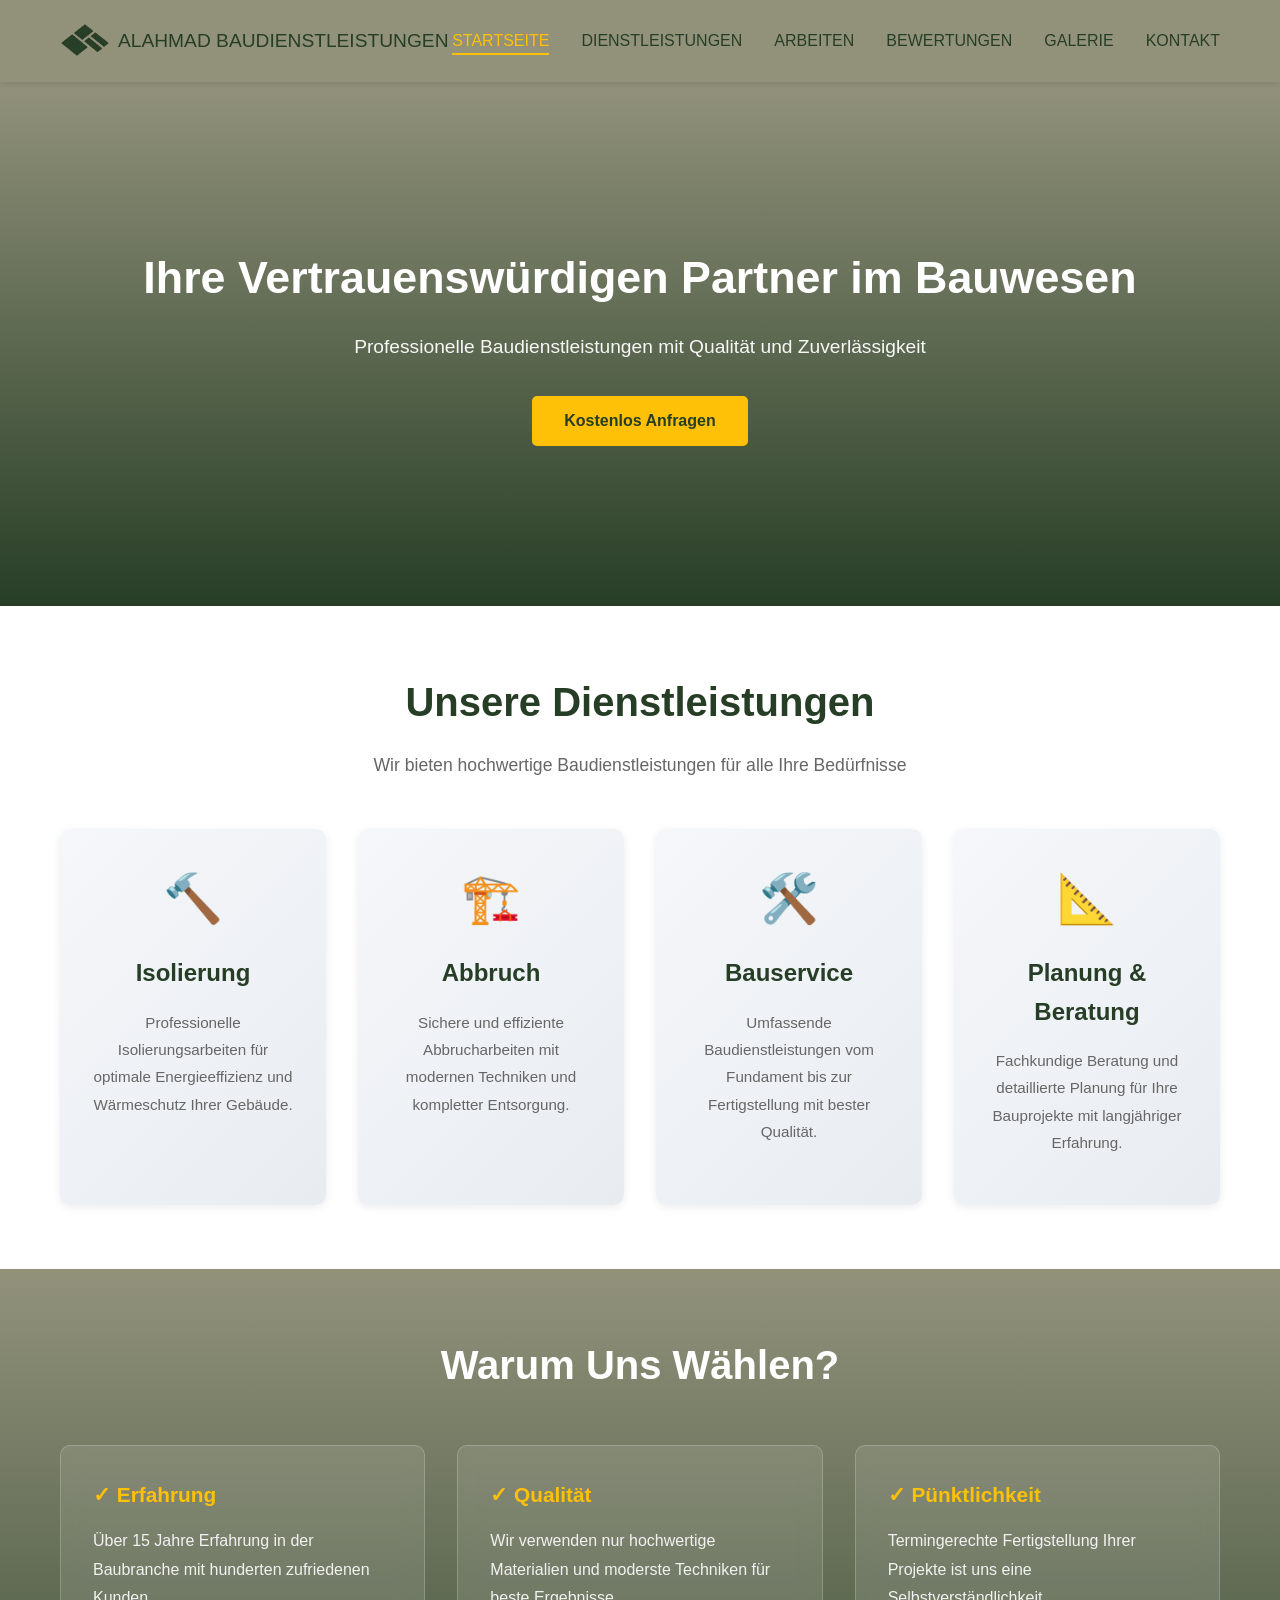
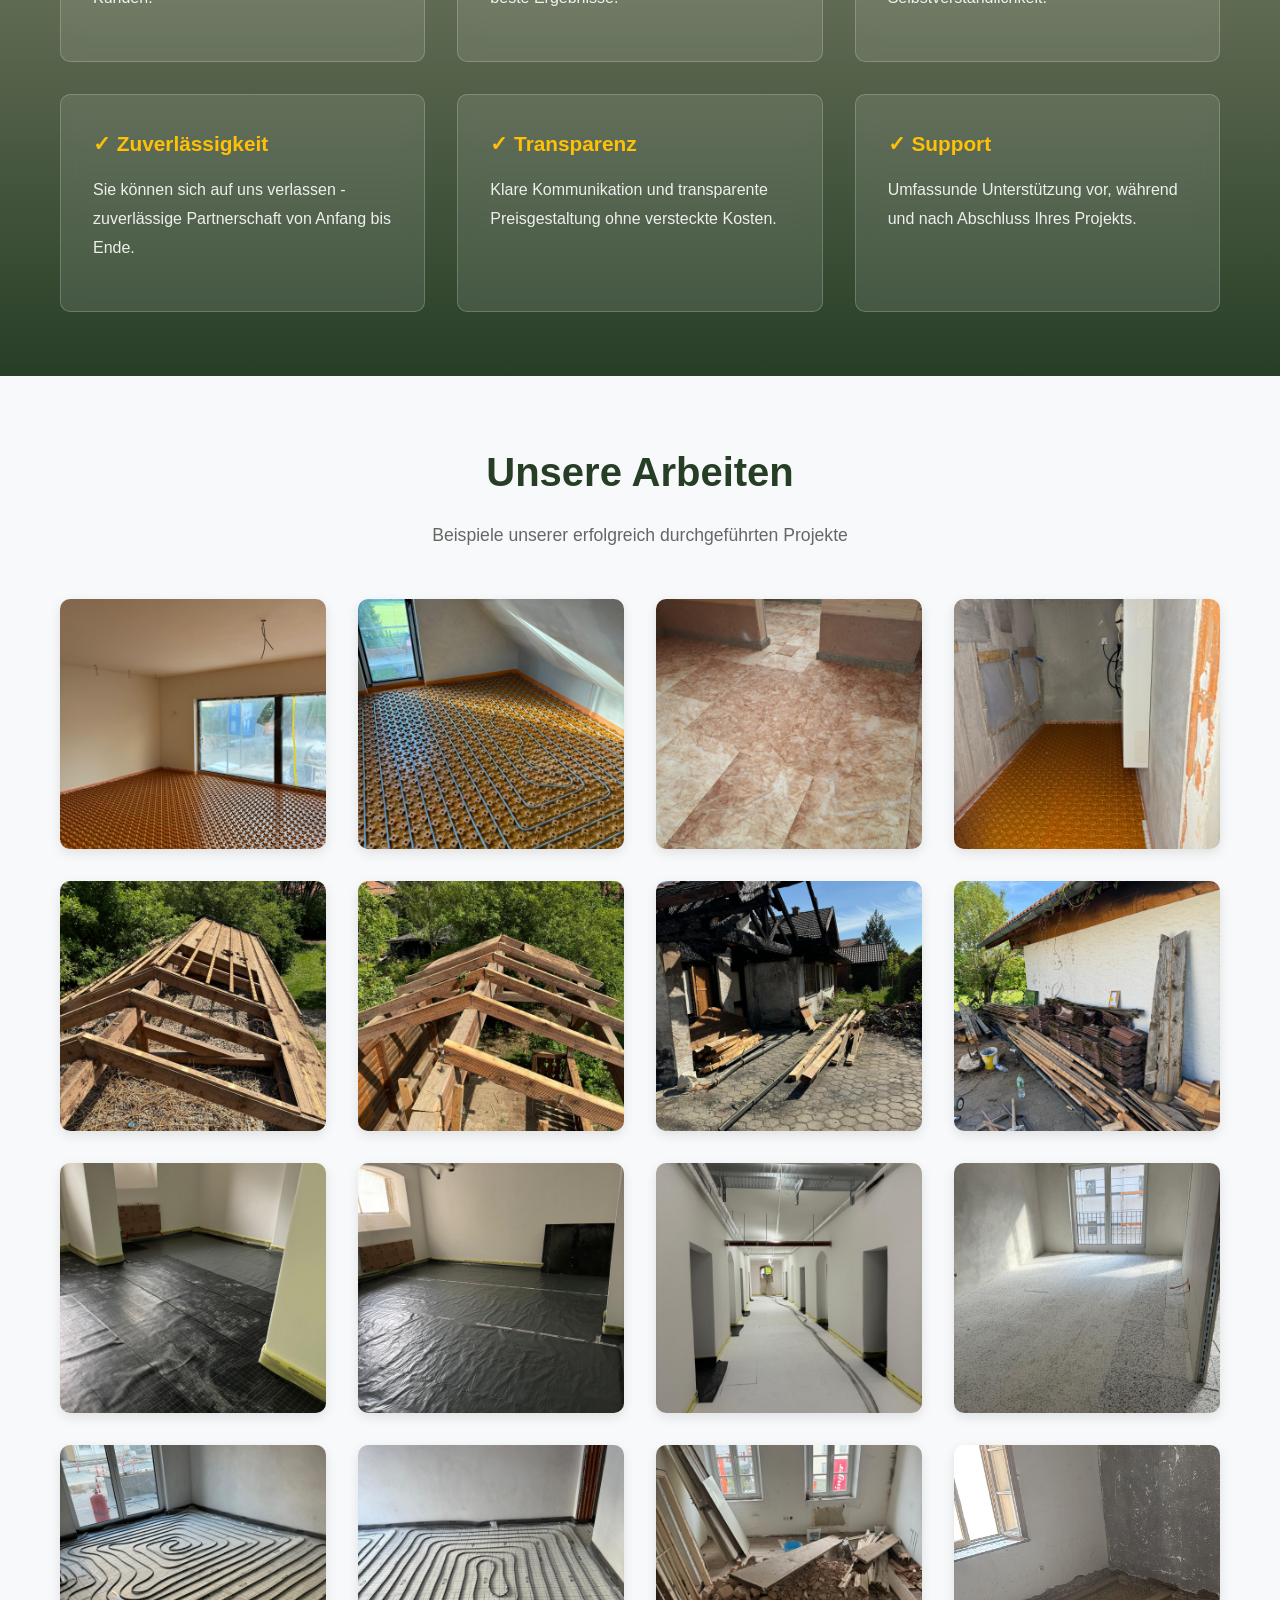
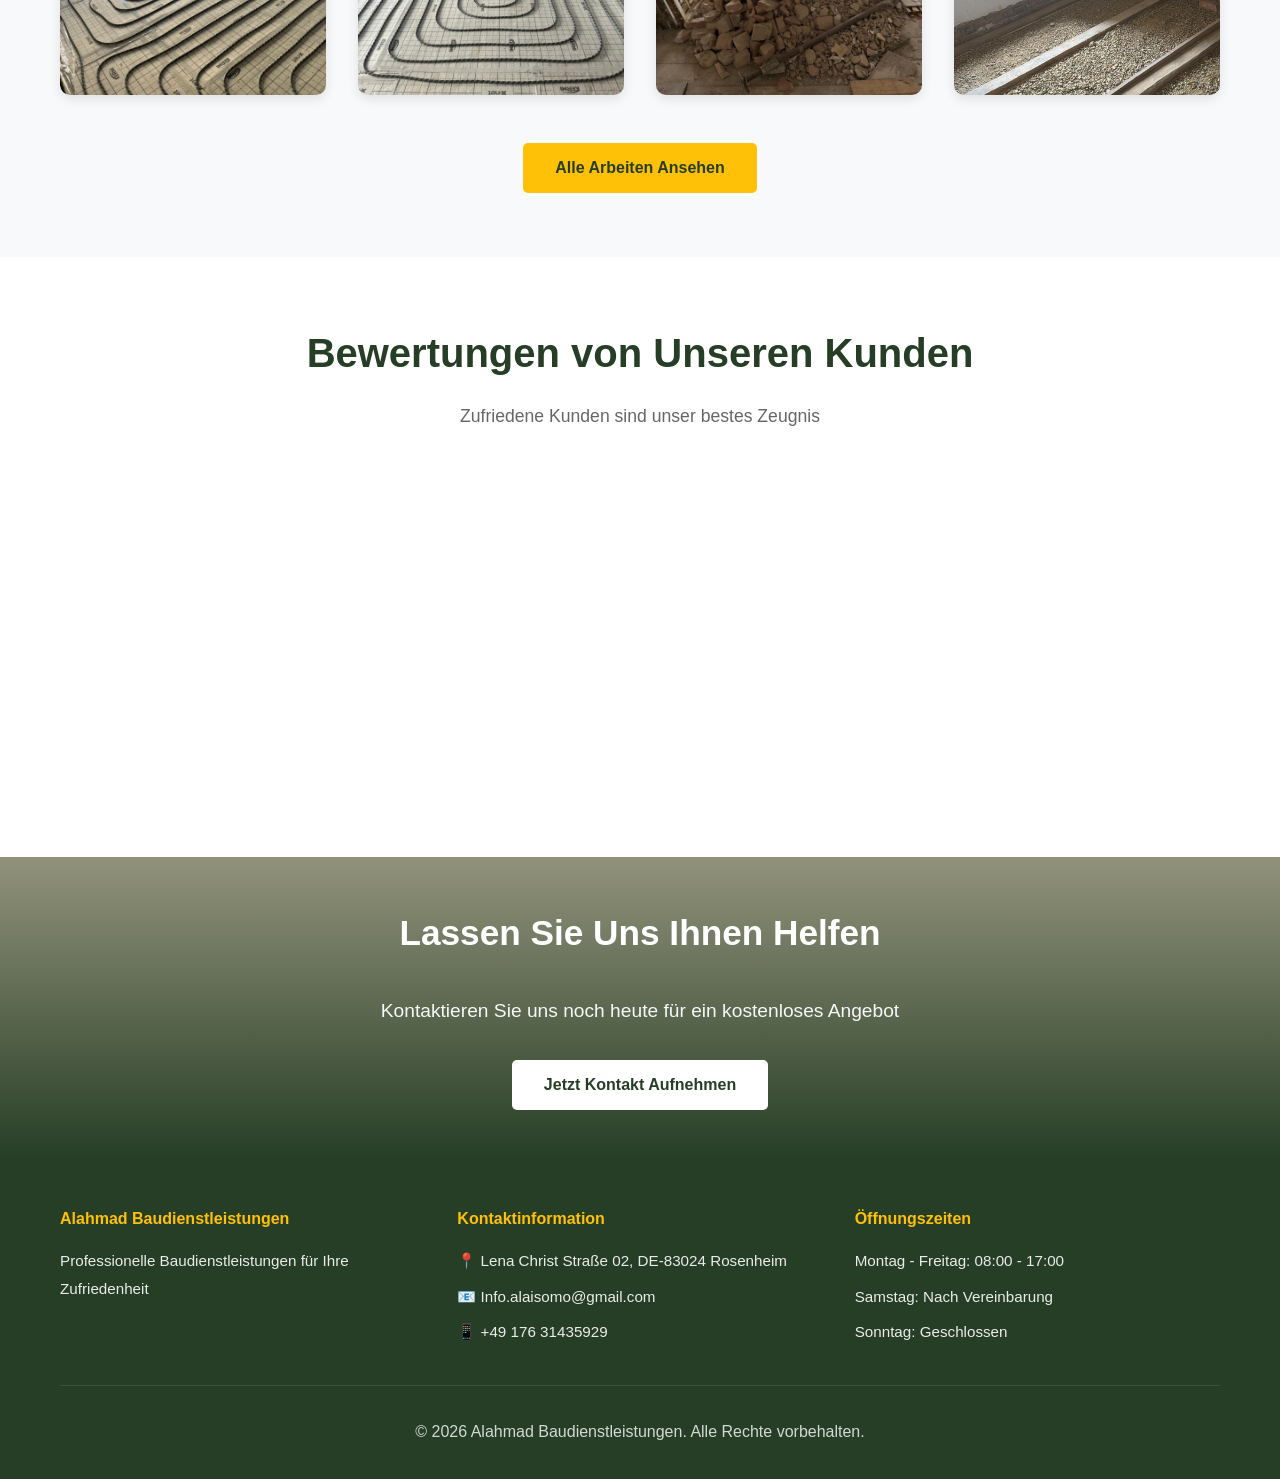
==== commit 6874d9f9: "update infos" ====
--- a/index.html
+++ b/index.html
@@ -4,7 +4,7 @@
 <head>
     <meta charset="UTF-8">
     <meta name="viewport" content="width=device-width, initial-scale=1.0">
-    <title>Alahmad Isolierung - Professionelle Baudienstleistungen</title>
+    <title>Alahmad Baudienstleistungen - Professionelle Baudienstleistungen</title>
     <link rel="stylesheet" href="styles.css">
 </head>
 
@@ -14,8 +14,8 @@
         <div class="container">
             <div class="nav-brand">
                 <a href="index.html">
-                    <img src="./logo.png" height="50" width="50" alt="Alahmad Isolierung Logo" loading="lazy">
-                    <h1>Alahmad Isolierung</h1>
+                    <img src="./logo.png" height="50" width="50" alt="Alahmad Baudienstleistungen Logo" loading="lazy">
+                    <h1>Alahmad Baudienstleistungen</h1>
                 </a>
             </div>
             <button class="mobile-nav-toggle" aria-label="Menü öffnen" aria-expanded="false">
@@ -236,12 +236,12 @@
         <div class="container">
             <div class="footer-content">
                 <div class="footer-section">
-                    <h4>Alahmad Isolierung</h4>
+                    <h4>Alahmad Baudienstleistungen</h4>
                     <p>Professionelle Baudienstleistungen für Ihre Zufriedenheit</p>
                 </div>
                 <div class="footer-section">
                     <h4>Kontaktinformation</h4>
-                    <p>📍 Hauptstraße 123, 70184 Stuttgart</p>
+                    <p>📍 Lena Christ Straße 02, DE-83024 Rosenheim</p>
                     <p>📧 Info.alaisomo@gmail.com</p>
                     <p>📱 +49 176 31435929</p>
                 </div>
@@ -253,7 +253,7 @@
                 </div>
             </div>
             <div class="footer-bottom">
-                <p>&copy; 2026 Alahmad Isolierung. Alle Rechte vorbehalten.</p>
+                <p>&copy; 2026 Alahmad Baudienstleistungen. Alle Rechte vorbehalten.</p>
             </div>
         </div>
     </footer>
